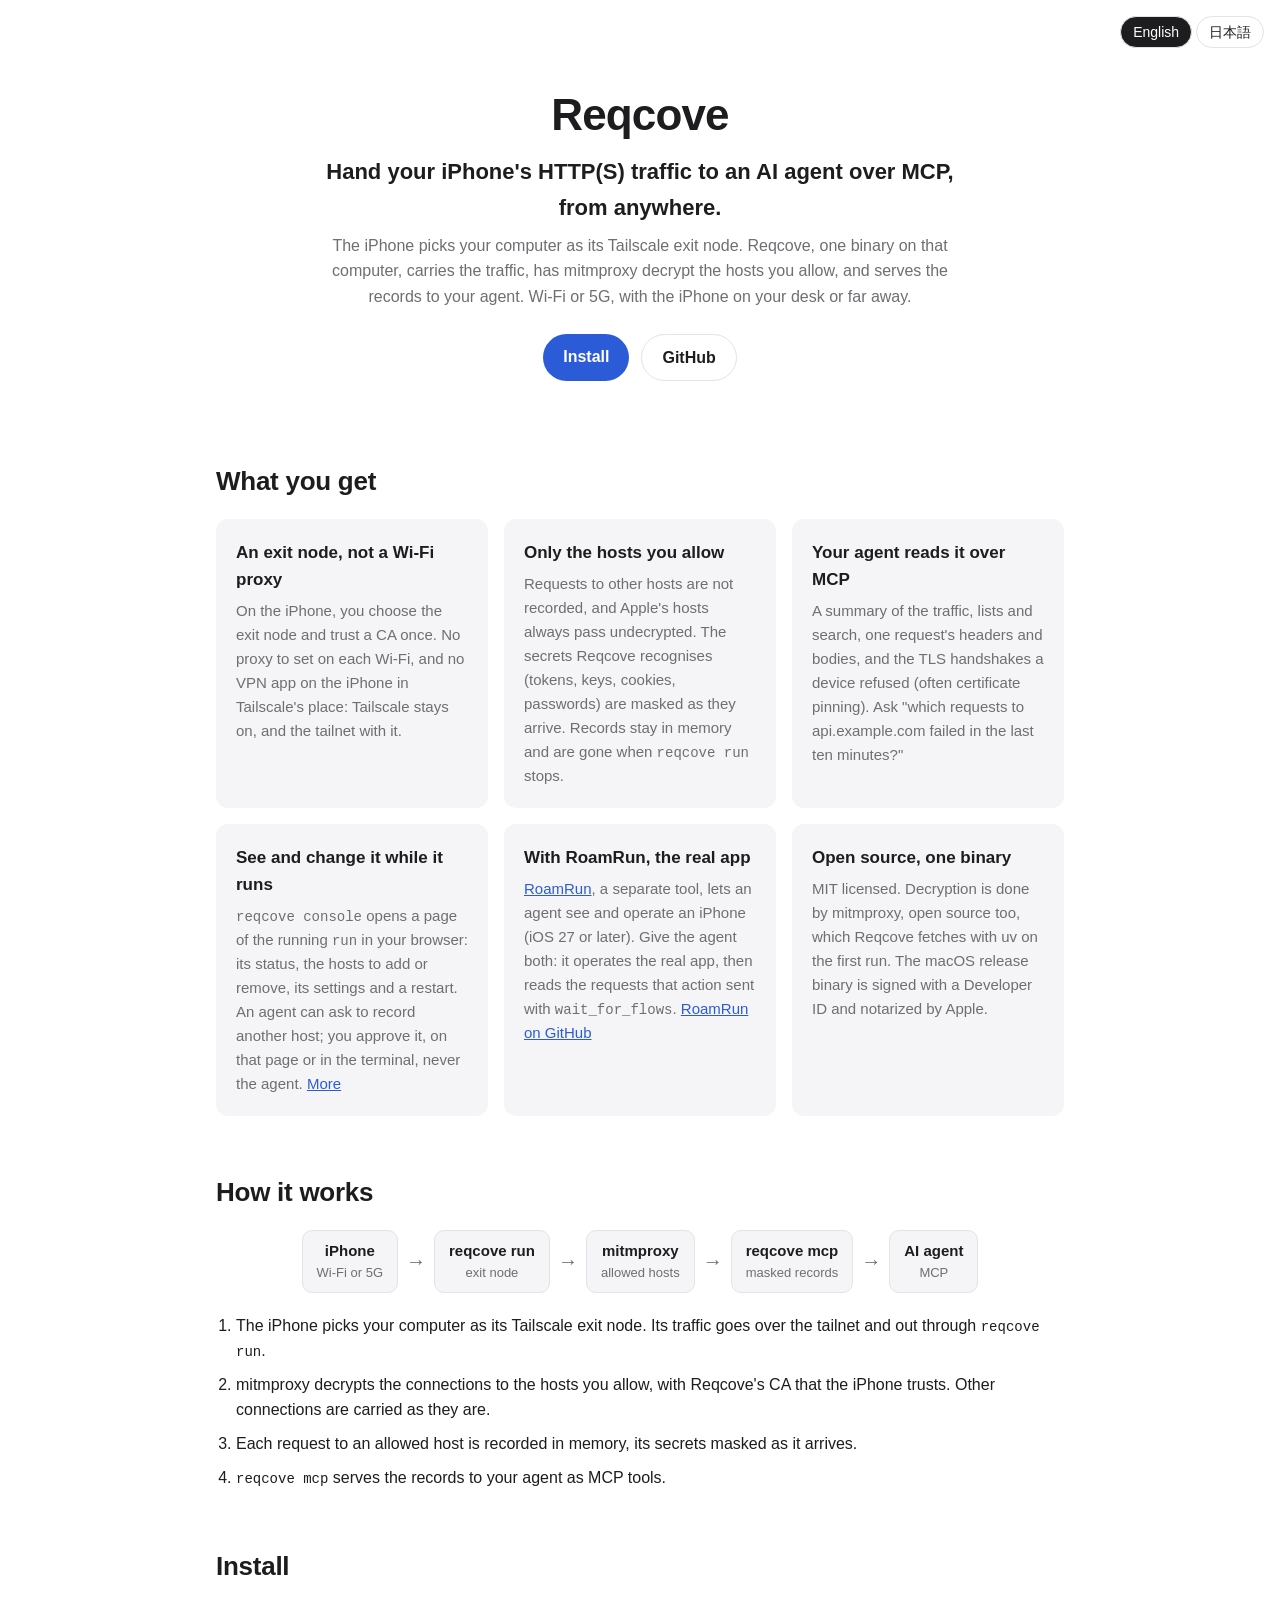
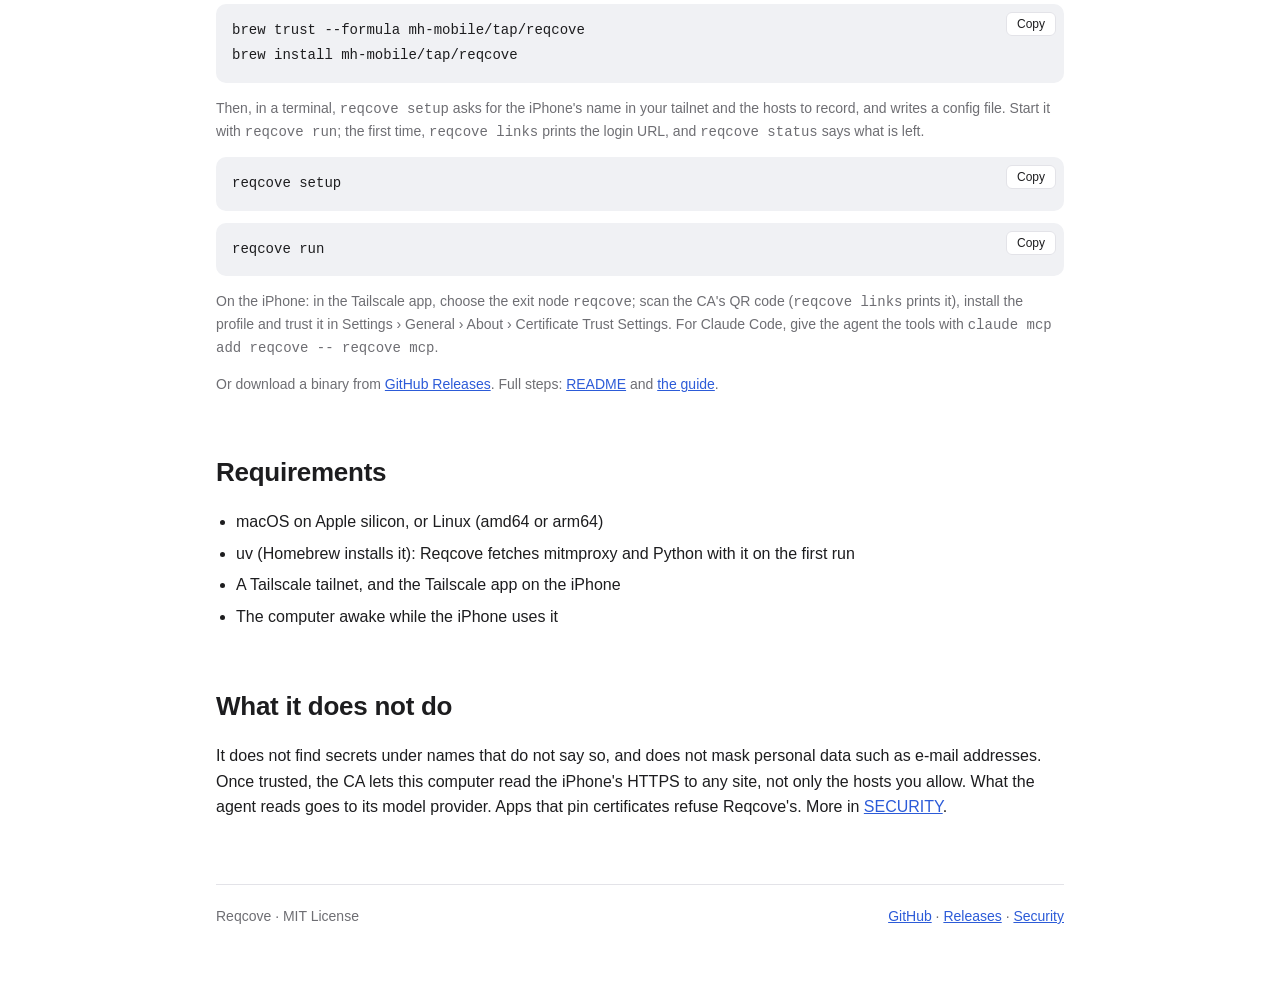
==== docs/index.html @ 0f31e1c8 "docs: a one-page introduction site (docs/index.html) For GitHub Pages from main's /docs: one self-co" ====
<!doctype html>
<html lang="en">
<head>
<meta charset="utf-8">
<meta name="viewport" content="width=device-width, initial-scale=1">
<title>Reqcove</title>
<meta name="description" content="Hand the HTTP(S) traffic of an iPhone, on your desk or far away, to an AI agent over MCP, through a Tailscale exit node.">
<meta property="og:title" content="Reqcove">
<meta property="og:description" content="Hand the HTTP(S) traffic of an iPhone, on your desk or far away, to an AI agent over MCP.">
<meta property="og:url" content="https://mh-mobile.github.io/reqcove/">
<meta name="twitter:card" content="summary">
<script>
  // Before the page renders, so Japanese readers don't see English first.
  (function () {
    var l = null;
    try { l = localStorage.getItem("lang"); } catch (e) {}
    document.documentElement.lang = l || ((navigator.language || "").indexOf("ja") === 0 ? "ja" : "en");
  })();
</script>
<style>
  :root {
    --bg: #ffffff; --fg: #1d1d1f; --muted: #6e6e73; --card: #f5f5f7; --line: #e3e3e8;
    --accent: #2c5bd8; --accent-fg: #ffffff; --code: #f0f1f4;
  }
  @media (prefers-color-scheme: dark) {
    :root { --bg: #111114; --fg: #f2f2f5; --muted: #a1a1a8; --card: #1c1c21; --line: #2c2c33;
            --accent: #6b93ff; --accent-fg: #0b0b0f; --code: #1f2027; }
  }
  * { box-sizing: border-box; }
  body { margin: 0; background: var(--bg); color: var(--fg);
         font: 16px/1.6 -apple-system, BlinkMacSystemFont, "Hiragino Sans", "Segoe UI", sans-serif; }
  main { max-width: 880px; margin: 0 auto; padding: 0 16px 64px; }
  a { color: var(--accent); }
  .lang { position: absolute; top: 16px; right: 16px; font-size: 14px; }
  .lang button { background: none; border: 1px solid var(--line); color: var(--fg); border-radius: 999px;
                 padding: 4px 12px; cursor: pointer; font: inherit; }
  .lang button[aria-pressed="true"] { background: var(--fg); color: var(--bg); }
  header { text-align: center; padding: 72px 0 24px; }
  h1 { font-size: 44px; margin: 8px 0 4px; letter-spacing: -0.02em; }
  .tagline { font-size: 22px; font-weight: 600; margin: 0 auto 8px; max-width: 680px; }
  .sub { color: var(--muted); margin: 0 auto 24px; max-width: 620px; }
  .cta { display: flex; gap: 12px; justify-content: center; flex-wrap: wrap; }
  .btn { display: inline-block; padding: 10px 20px; border-radius: 999px; text-decoration: none; font-weight: 600; }
  .btn.primary { background: var(--accent); color: var(--accent-fg); }
  .btn.ghost { border: 1px solid var(--line); color: var(--fg); }
  h2 { font-size: 26px; margin: 56px 0 16px; letter-spacing: -0.01em; }
  .grid { display: grid; grid-template-columns: repeat(auto-fit, minmax(240px, 1fr)); gap: 16px; }
  .card { background: var(--card); border-radius: 12px; padding: 20px; }
  .card h3 { margin: 0 0 6px; font-size: 17px; }
  .card p { margin: 0; color: var(--muted); font-size: 15px; }
  .flow { display: flex; align-items: center; justify-content: center; flex-wrap: wrap; gap: 8px; margin: 0 0 20px; }
  .flow .box { display: flex; flex-direction: column; align-items: center; background: var(--card); border: 1px solid var(--line);
               border-radius: 10px; padding: 8px 14px; font-size: 15px; font-weight: 600; }
  .flow .box small { font-weight: 400; color: var(--muted); font-size: 13px; }
  .flow .arrow { color: var(--muted); font-size: 20px; }
  ol.steps { padding-left: 20px; } ol.steps li { margin-bottom: 8px; }
  pre { background: var(--code); border-radius: 10px; padding: 14px 76px 14px 16px; overflow-x: auto; position: relative; margin: 0 0 12px; }
  code { font: 14px/1.5 ui-monospace, SFMono-Regular, Menlo, monospace; }
  .copy { position: absolute; top: 8px; right: 8px; font-size: 12px; padding: 4px 10px; border-radius: 6px;
          border: 1px solid var(--line); background: var(--bg); color: var(--fg); cursor: pointer; }
  ul.req { padding-left: 20px; } ul.req li { margin-bottom: 6px; }
  .note { color: var(--muted); font-size: 14px; }
  footer { border-top: 1px solid var(--line); margin-top: 64px; padding-top: 20px; color: var(--muted); font-size: 14px;
           display: flex; gap: 16px; flex-wrap: wrap; justify-content: space-between; }
  [data-l="ja"] { display: none; }
  html[lang="ja"] [data-l="en"] { display: none; }
  html[lang="ja"] [data-l="ja"] { display: revert; }
  @media (max-width: 520px) {
    h1 { font-size: 36px; } .tagline { font-size: 19px; } header { padding-top: 64px; }
    .flow { flex-direction: column; } .flow .arrow { transform: rotate(90deg); }
  }
</style>
</head>
<body>
<div class="lang" role="group" aria-label="Language">
  <button type="button" data-set="en" aria-pressed="true">English</button>
  <button type="button" data-set="ja" aria-pressed="false">日本語</button>
</div>
<main>
  <header>
    <h1>Reqcove</h1>
    <p class="tagline" data-l="en">Hand your iPhone's HTTP(S) traffic to an AI agent over MCP, from anywhere.</p>
    <p class="tagline" data-l="ja">iPhone の HTTP(S) 通信を、どこからでも、AI エージェントに MCP で渡す。</p>
    <p class="sub" data-l="en">The iPhone picks your computer as its Tailscale exit node. Reqcove, one binary on that computer, carries the traffic, has mitmproxy decrypt the hosts you allow, and serves the records to your agent. Wi-Fi or 5G, with the iPhone on your desk or far away.</p>
    <p class="sub" data-l="ja">iPhone は、お使いのコンピュータを Tailscale の Exit Node として選びます。そのコンピュータで動く 1 つのバイナリの Reqcove が通信を中継し、許可したホストを mitmproxy で復号して、記録をエージェントに渡します。Wi-Fi でも 5G でも、iPhone が手元にあっても離れた場所にあっても使えます。</p>
    <div class="cta">
      <a class="btn primary" href="#install"><span data-l="en">Install</span><span data-l="ja">インストール</span></a>
      <a class="btn ghost" href="https://github.com/mh-mobile/reqcove">GitHub</a>
    </div>
  </header>

  <h2 data-l="en">What you get</h2>
  <h2 data-l="ja">できること</h2>
  <div class="grid">
    <div class="card">
      <h3 data-l="en">An exit node, not a Wi-Fi proxy</h3><h3 data-l="ja">Wi-Fi のプロキシではなく Exit Node</h3>
      <p data-l="en">On the iPhone, you choose the exit node and trust a CA once. No proxy to set on each Wi-Fi, and no VPN app on the iPhone in Tailscale's place: Tailscale stays on, and the tailnet with it.</p>
      <p data-l="ja">iPhone では、Exit Node を選び、CA を一度信頼するだけです。Wi-Fi ごとにプロキシを設定することも、Tailscale の代わりに iPhone で VPN 型のアプリを動かすこともありません。Tailscale はオンのままで、tailnet もそのまま使えます。</p>
    </div>
    <div class="card">
      <h3 data-l="en">Only the hosts you allow</h3><h3 data-l="ja">記録するのは許可したホストだけ</h3>
      <p data-l="en">Requests to other hosts are not recorded, and Apple's hosts always pass undecrypted. The secrets Reqcove recognises (tokens, keys, cookies, passwords) are masked as they arrive. Records stay in memory and are gone when <code>reqcove run</code> stops.</p>
      <p data-l="ja">ほかのホストへのリクエストは記録しません。Apple のホストへの接続は常に復号せずに通します。Reqcove が見分けられるシークレット（トークン、鍵、Cookie、パスワード）は、届いた時点でマスクします。記録はメモリの中だけにあり、<code>reqcove run</code> を止めると消えます。</p>
    </div>
    <div class="card">
      <h3 data-l="en">Your agent reads it over MCP</h3><h3 data-l="ja">エージェントは MCP で読む</h3>
      <p data-l="en">A summary of the traffic, lists and search, one request's headers and bodies, and the TLS handshakes a device refused (often certificate pinning). Ask "which requests to api.example.com failed in the last ten minutes?"</p>
      <p data-l="ja">通信の内訳、一覧と検索、1 件のヘッダーとボディ、デバイスが拒否した TLS ハンドシェイク（多くは証明書ピンニング）を、ツールで読めます。「この 10 分間で api.example.com へのリクエストのうち、失敗したものは？」と聞けます。</p>
    </div>
    <div class="card">
      <h3 data-l="en">See and change it while it runs</h3><h3 data-l="ja">動かしたまま見て変える</h3>
      <p data-l="en"><code>reqcove console</code> opens a page of the running <code>run</code> in your browser: its status, the hosts to add or remove, its settings and a restart. An agent can ask to record another host; you approve it, on that page or in the terminal, never the agent. <a href="https://github.com/mh-mobile/reqcove/blob/main/docs/guide.md#the-console-reqcove-console">More</a></p>
      <p data-l="ja"><code>reqcove console</code> で、動いている <code>run</code> のページをブラウザで開けます。状態、ホストの追加と削除、設定と再起動を扱えます。エージェントは記録するホストを足すよう頼めます。承認するのはエージェントではなくあなたで、そのページでも端末でも承認できます。<a href="https://github.com/mh-mobile/reqcove/blob/main/docs/guide.ja.md#コンソールreqcove-console">詳しく</a></p>
    </div>
    <div class="card">
      <h3 data-l="en">With RoamRun, the real app</h3><h3 data-l="ja">RoamRun と使えば実機のアプリで</h3>
      <p data-l="en"><a href="https://mh-mobile.github.io/RoamRun/">RoamRun</a>, a separate tool, lets an agent see and operate an iPhone (iOS 27 or later). Give the agent both: it operates the real app, then reads the requests that action sent with <code>wait_for_flows</code>. <a href="https://github.com/mh-mobile/RoamRun">RoamRun on GitHub</a></p>
      <p data-l="ja">別のツールの <a href="https://mh-mobile.github.io/RoamRun/">RoamRun</a> を使うと、エージェントが iPhone の画面を見て操作できます（iOS 27 以降）。両方をエージェントに渡せば、エージェントが実機のアプリを操作し、その操作で送られたリクエストを <code>wait_for_flows</code> で読めます。<a href="https://github.com/mh-mobile/RoamRun">GitHub の RoamRun</a></p>
    </div>
    <div class="card">
      <h3 data-l="en">Open source, one binary</h3><h3 data-l="ja">オープンソースで、1 つのバイナリ</h3>
      <p data-l="en">MIT licensed. Decryption is done by mitmproxy, open source too, which Reqcove fetches with uv on the first run. The macOS release binary is signed with a Developer ID and notarized by Apple.</p>
      <p data-l="ja">MIT ライセンスです。復号はオープンソースの mitmproxy が行い、初回の起動時に Reqcove が uv で取得します。macOS のリリースのバイナリは Developer ID で署名してあり、Apple の公証を受けています。</p>
    </div>
  </div>

  <h2 data-l="en">How it works</h2>
  <h2 data-l="ja">仕組み</h2>
  <div class="flow" aria-hidden="true">
    <div class="box">iPhone<small data-l="en">Wi-Fi or 5G</small><small data-l="ja">Wi-Fi でも 5G でも</small></div>
    <span class="arrow">→</span>
    <div class="box">reqcove run<small data-l="en">exit node</small><small data-l="ja">Exit Node</small></div>
    <span class="arrow">→</span>
    <div class="box">mitmproxy<small data-l="en">allowed hosts</small><small data-l="ja">許可したホスト</small></div>
    <span class="arrow">→</span>
    <div class="box">reqcove mcp<small data-l="en">masked records</small><small data-l="ja">マスク済みの記録</small></div>
    <span class="arrow">→</span>
    <div class="box"><span data-l="en">AI agent</span><span data-l="ja">AI エージェント</span><small>MCP</small></div>
  </div>
  <ol class="steps" data-l="en">
    <li>The iPhone picks your computer as its Tailscale exit node. Its traffic goes over the tailnet and out through <code>reqcove run</code>.</li>
    <li>mitmproxy decrypts the connections to the hosts you allow, with Reqcove's CA that the iPhone trusts. Other connections are carried as they are.</li>
    <li>Each request to an allowed host is recorded in memory, its secrets masked as it arrives.</li>
    <li><code>reqcove mcp</code> serves the records to your agent as MCP tools.</li>
  </ol>
  <ol class="steps" data-l="ja">
    <li>iPhone は、お使いのコンピュータを Tailscale の Exit Node として選びます。iPhone の通信は tailnet を通り、<code>reqcove run</code> から出ていきます。</li>
    <li>許可したホストへの接続は、iPhone が信頼した Reqcove の CA を使って、mitmproxy が復号します。ほかの接続はそのまま中継します。</li>
    <li>許可したホストへのリクエストを、届いた時点でシークレットをマスクして、メモリに記録します。</li>
    <li><code>reqcove mcp</code> が、その記録を MCP のツールとしてエージェントに渡します。</li>
  </ol>

  <div id="install"></div>
  <h2 data-l="en">Install</h2>
  <h2 data-l="ja">インストール</h2>
  <pre><code>brew trust --formula mh-mobile/tap/reqcove
brew install mh-mobile/tap/reqcove</code><button class="copy" type="button"><span data-l="en">Copy</span><span data-l="ja">コピー</span></button></pre>
  <p class="note" data-l="en">Then, in a terminal, <code>reqcove setup</code> asks for the iPhone's name in your tailnet and the hosts to record, and writes a config file. Start it with <code>reqcove run</code>; the first time, <code>reqcove links</code> prints the login URL, and <code>reqcove status</code> says what is left.</p>
  <p class="note" data-l="ja">続いて、ターミナルで <code>reqcove setup</code> を実行します。tailnet での iPhone の名前と記録するホストを聞いて、設定ファイルに書きます。<code>reqcove run</code> で起動します。初回のログイン用の URL は <code>reqcove links</code> が表示し、残っている手順は <code>reqcove status</code> が教えます。</p>
  <pre><code>reqcove setup</code><button class="copy" type="button"><span data-l="en">Copy</span><span data-l="ja">コピー</span></button></pre>
  <pre><code>reqcove run</code><button class="copy" type="button"><span data-l="en">Copy</span><span data-l="ja">コピー</span></button></pre>
  <p class="note" data-l="en">On the iPhone: in the Tailscale app, choose the exit node <code>reqcove</code>; scan the CA's QR code (<code>reqcove links</code> prints it), install the profile and trust it in Settings › General › About › Certificate Trust Settings. For Claude Code, give the agent the tools with <code>claude mcp add reqcove -- reqcove mcp</code>.</p>
  <p class="note" data-l="ja">iPhone では、Tailscale アプリで Exit Node に <code>reqcove</code> を選び、CA の QR コード（<code>reqcove links</code> が表示します）を読んでプロファイルを入れ、「設定 › 一般 › 情報 › 証明書信頼設定」で信頼します。Claude Code には <code>claude mcp add reqcove -- reqcove mcp</code> でツールを渡します。</p>
  <p class="note" data-l="en">Or download a binary from <a href="https://github.com/mh-mobile/reqcove/releases/latest">GitHub Releases</a>. Full steps: <a href="https://github.com/mh-mobile/reqcove#readme">README</a> and <a href="https://github.com/mh-mobile/reqcove/blob/main/docs/guide.md">the guide</a>.</p>
  <p class="note" data-l="ja"><a href="https://github.com/mh-mobile/reqcove/releases/latest">GitHub Releases</a> からバイナリをダウンロードすることもできます。詳しい手順は <a href="https://github.com/mh-mobile/reqcove/blob/main/README.ja.md">README</a> と<a href="https://github.com/mh-mobile/reqcove/blob/main/docs/guide.ja.md">ガイド</a>にあります。</p>

  <h2 data-l="en">Requirements</h2>
  <h2 data-l="ja">必要なもの</h2>
  <ul class="req" data-l="en">
    <li>macOS on Apple silicon, or Linux (amd64 or arm64)</li>
    <li>uv (Homebrew installs it): Reqcove fetches mitmproxy and Python with it on the first run</li>
    <li>A Tailscale tailnet, and the Tailscale app on the iPhone</li>
    <li>The computer awake while the iPhone uses it</li>
  </ul>
  <ul class="req" data-l="ja">
    <li>Apple シリコンの macOS、または Linux（amd64 または arm64）</li>
    <li>uv（Homebrew で入れれば一緒に入ります）。初回の起動時に、Reqcove が uv で mitmproxy と Python を取得します</li>
    <li>Tailscale の tailnet と、iPhone にインストールした Tailscale アプリ</li>
    <li>iPhone が使っている間、スリープしていないコンピュータ</li>
  </ul>

  <h2 data-l="en">What it does not do</h2>
  <h2 data-l="ja">しないこと</h2>
  <p data-l="en">It does not find secrets under names that do not say so, and does not mask personal data such as e-mail addresses. Once trusted, the CA lets this computer read the iPhone's HTTPS to any site, not only the hosts you allow. What the agent reads goes to its model provider. Apps that pin certificates refuse Reqcove's. More in <a href="https://github.com/mh-mobile/reqcove/blob/main/docs/SECURITY.md">SECURITY</a>.</p>
  <p data-l="ja">名前からシークレットと分からない値は見つけられず、メールアドレスなどの個人情報はマスクしません。CA を信頼すると、このコンピュータは iPhone の HTTPS を、許可したホストに限らずどのサイトについても読めるようになります。エージェントが読んだものは、そのモデルの提供元に送られます。証明書ピンニングをするアプリは、Reqcove の証明書を拒否します。詳しくは <a href="https://github.com/mh-mobile/reqcove/blob/main/docs/SECURITY.ja.md">SECURITY</a> にあります。</p>

  <footer>
    <span>Reqcove · MIT License</span>
    <span>
      <a href="https://github.com/mh-mobile/reqcove">GitHub</a> ·
      <a href="https://github.com/mh-mobile/reqcove/releases">Releases</a> ·
      <a data-l="en" href="https://github.com/mh-mobile/reqcove/blob/main/docs/SECURITY.md">Security</a><a data-l="ja" href="https://github.com/mh-mobile/reqcove/blob/main/docs/SECURITY.ja.md">Security</a>
    </span>
  </footer>
</main>
<script>
  const root = document.documentElement;
  function setLang(l, remember) {
    root.lang = l;
    document.querySelectorAll(".lang button").forEach(b => b.setAttribute("aria-pressed", String(b.dataset.set === l)));
    if (remember) { try { localStorage.setItem("lang", l); } catch (e) {} }
  }
  setLang(root.lang, false);
  document.querySelectorAll(".lang button").forEach(b => b.addEventListener("click", () => setLang(b.dataset.set, true)));
  document.querySelectorAll(".copy").forEach(b => b.addEventListener("click", () => {
    const label = b.innerHTML, ja = root.lang === "ja";
    const show = t => { b.textContent = t; setTimeout(() => (b.innerHTML = label), 1500); };
    if (!navigator.clipboard) { show(ja ? "選択してコピーしてください" : "Select and copy"); return; }
    navigator.clipboard.writeText(b.previousElementSibling.textContent)
      .then(() => show(ja ? "コピーしました" : "Copied"), () => show(ja ? "コピーできません" : "Copy failed"));
  }));
</script>
</body>
</html>
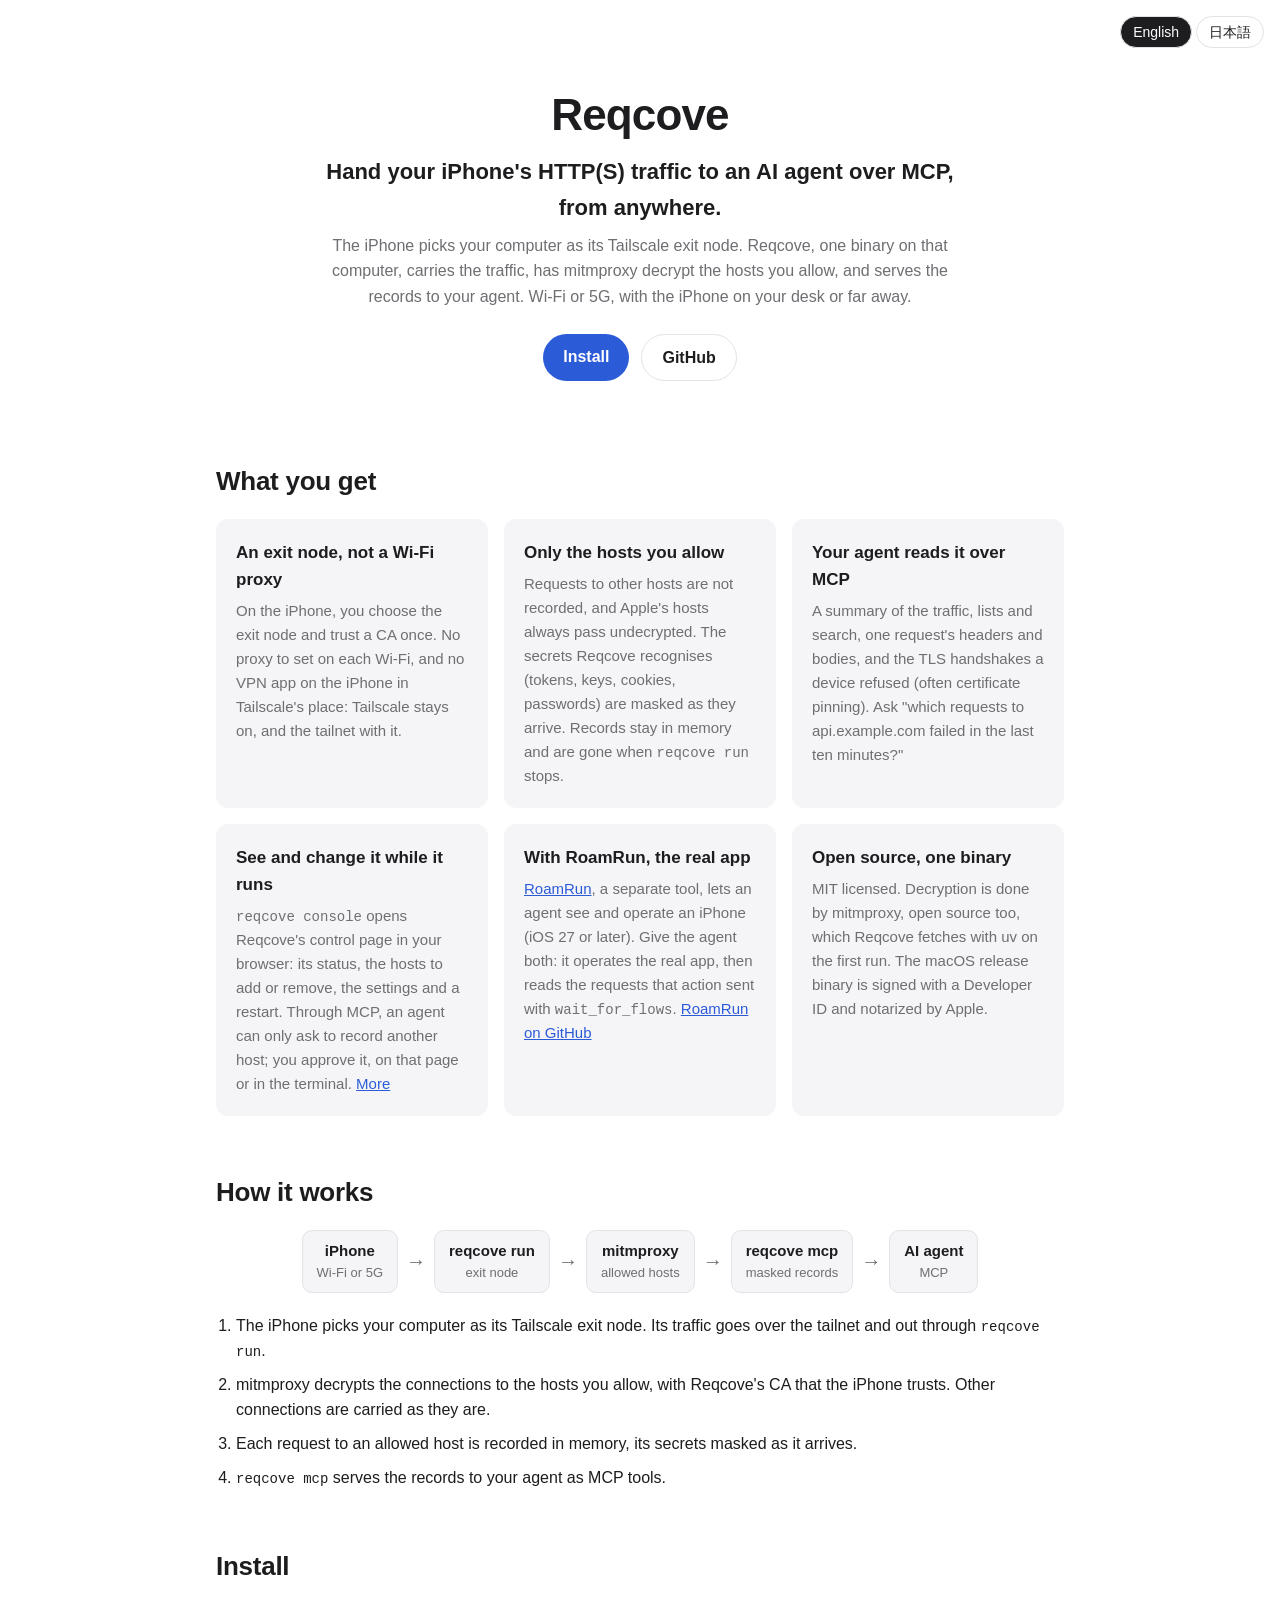
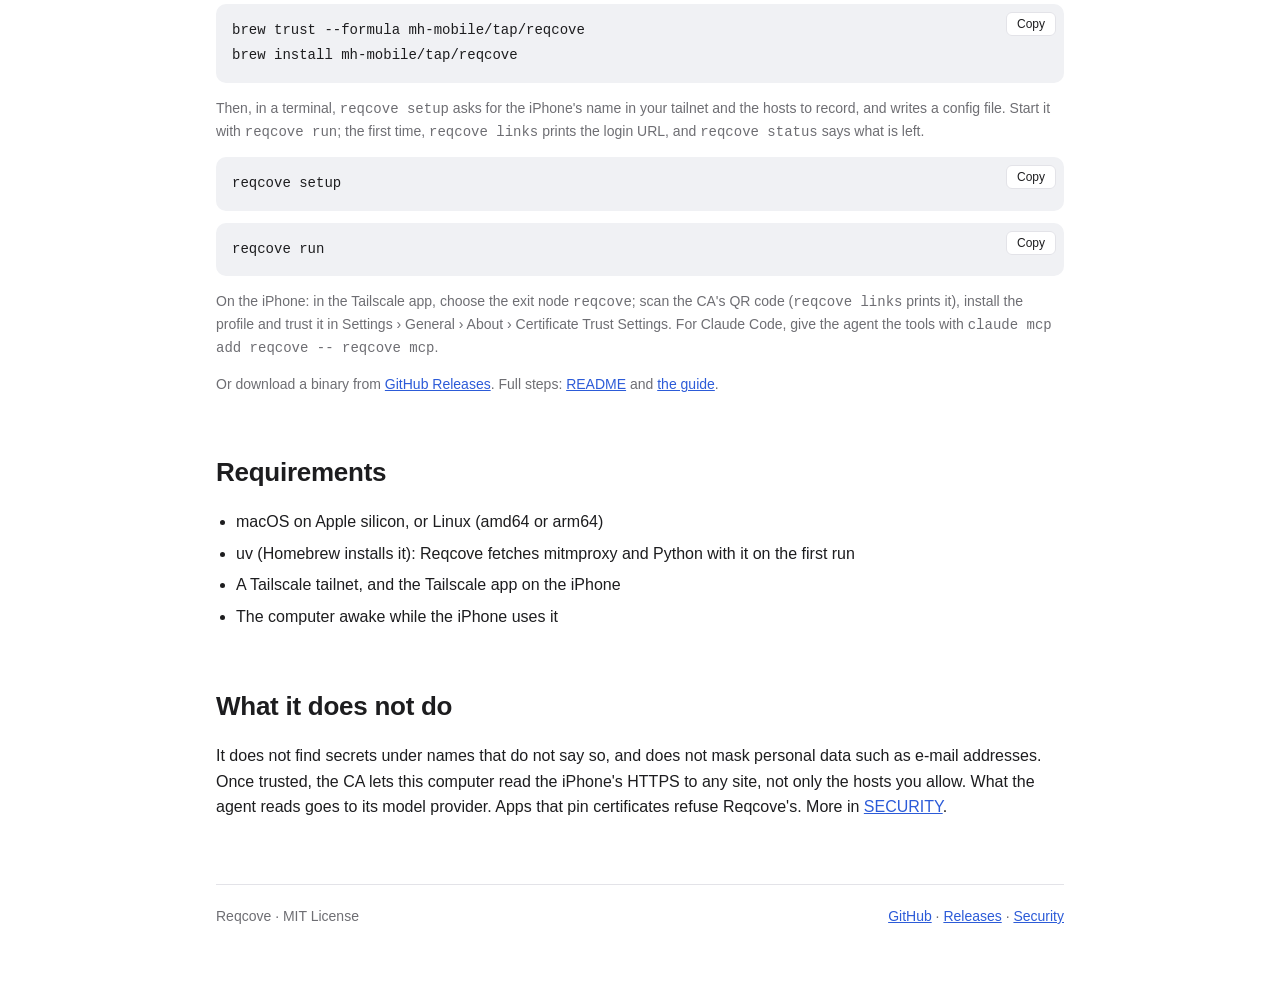
==== commit 6fe554a6: "site: the console card in plain words (Reqcove's control page; an agent can only ask over MCP); READ" ====
--- a/docs/index.html
+++ b/docs/index.html
@@ -109,8 +109,8 @@
     </div>
     <div class="card">
       <h3 data-l="en">See and change it while it runs</h3><h3 data-l="ja">動かしたまま見て変える</h3>
-      <p data-l="en"><code>reqcove console</code> opens a page of the running <code>run</code> in your browser: its status, the hosts to add or remove, its settings and a restart. An agent can ask to record another host; you approve it, on that page or in the terminal, never the agent. <a href="https://github.com/mh-mobile/reqcove/blob/main/docs/guide.md#the-console-reqcove-console">More</a></p>
-      <p data-l="ja"><code>reqcove console</code> で、動いている <code>run</code> のページをブラウザで開けます。状態、ホストの追加と削除、設定と再起動を扱えます。エージェントは記録するホストを足すよう頼めます。承認するのはエージェントではなくあなたで、そのページでも端末でも承認できます。<a href="https://github.com/mh-mobile/reqcove/blob/main/docs/guide.ja.md#コンソールreqcove-console">詳しく</a></p>
+      <p data-l="en"><code>reqcove console</code> opens Reqcove's control page in your browser: its status, the hosts to add or remove, the settings and a restart. Through MCP, an agent can only ask to record another host; you approve it, on that page or in the terminal. <a href="https://github.com/mh-mobile/reqcove/blob/main/docs/guide.md#the-console-reqcove-console">More</a></p>
+      <p data-l="ja"><code>reqcove console</code> を打つと、Reqcove の管理画面がブラウザで開きます。状態の確認、記録するホストの追加と削除、設定の変更、再起動ができます。エージェントは MCP では記録するホストを足すよう頼むことしかできず、承認するのはあなたです（管理画面か端末で）。<a href="https://github.com/mh-mobile/reqcove/blob/main/docs/guide.ja.md#コンソールreqcove-console">詳しく</a></p>
     </div>
     <div class="card">
       <h3 data-l="en">With RoamRun, the real app</h3><h3 data-l="ja">RoamRun と使えば実機のアプリで</h3>
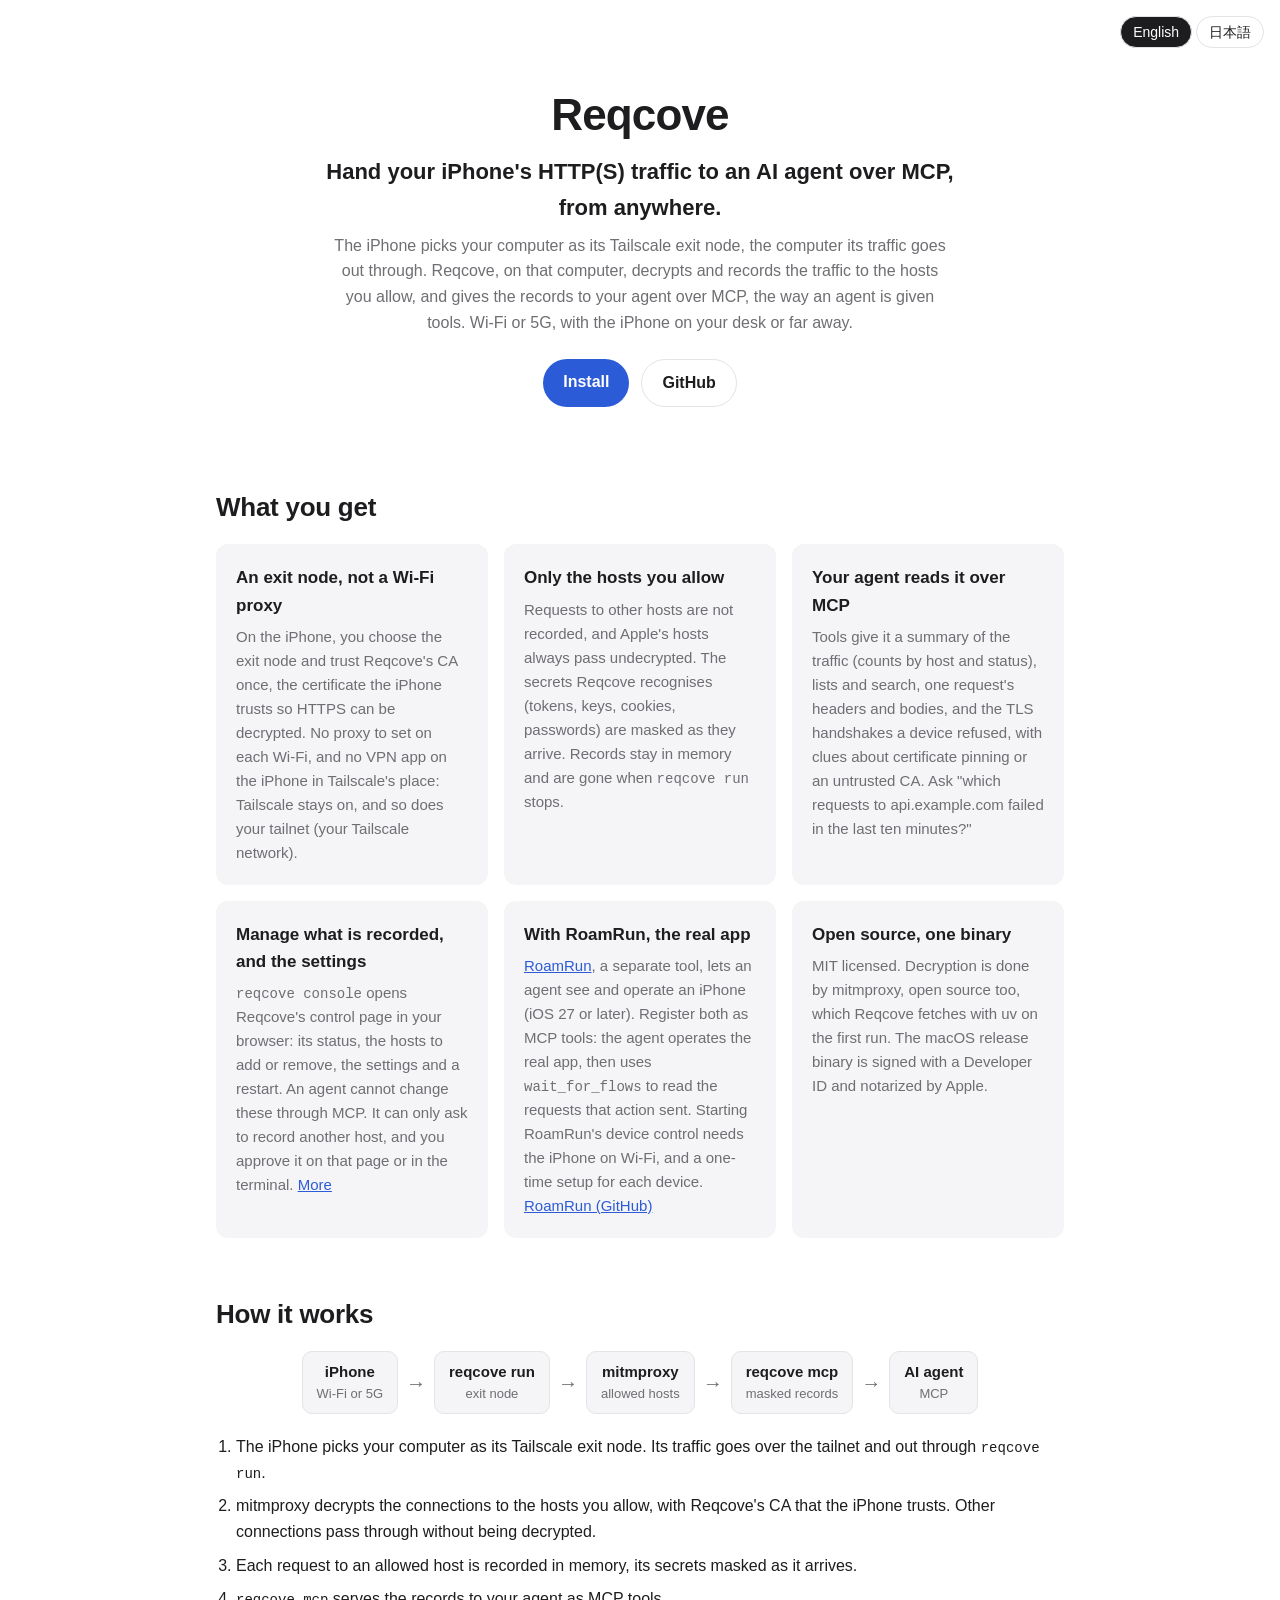
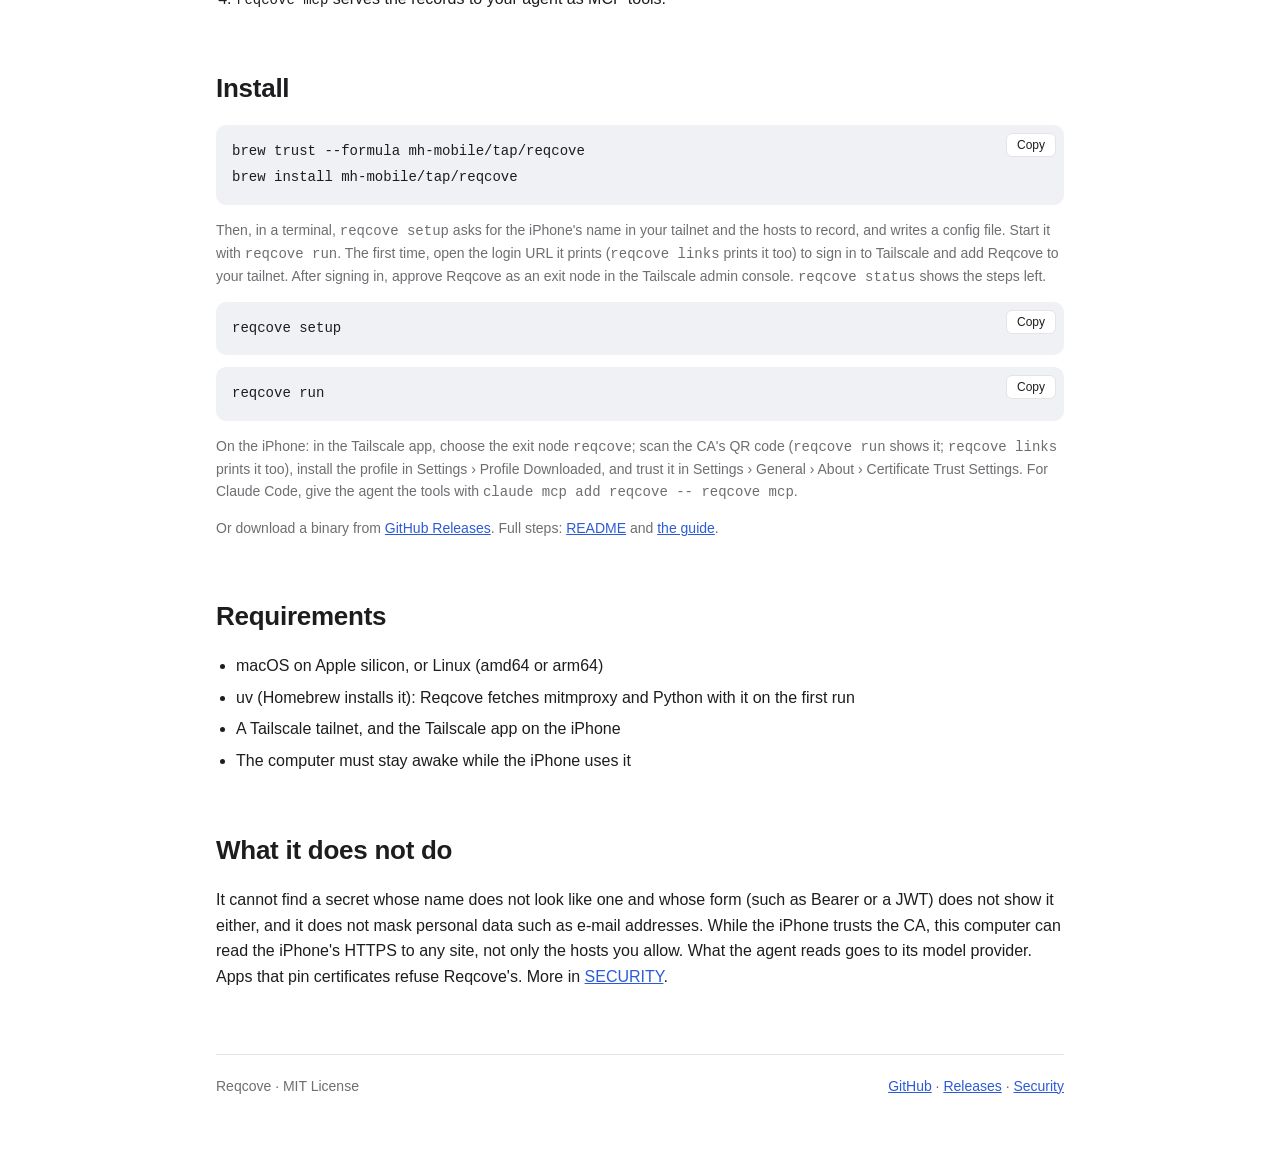
==== commit b36488b8: "site: plain words for newcomers (MCP, exit node, CA, tailnet), exit-node approval, MCP-limited appro" ====
--- a/docs/index.html
+++ b/docs/index.html
@@ -81,8 +81,8 @@
     <h1>Reqcove</h1>
     <p class="tagline" data-l="en">Hand your iPhone's HTTP(S) traffic to an AI agent over MCP, from anywhere.</p>
     <p class="tagline" data-l="ja">iPhone の HTTP(S) 通信を、どこからでも、AI エージェントに MCP で渡す。</p>
-    <p class="sub" data-l="en">The iPhone picks your computer as its Tailscale exit node. Reqcove, one binary on that computer, carries the traffic, has mitmproxy decrypt the hosts you allow, and serves the records to your agent. Wi-Fi or 5G, with the iPhone on your desk or far away.</p>
-    <p class="sub" data-l="ja">iPhone は、お使いのコンピュータを Tailscale の Exit Node として選びます。そのコンピュータで動く 1 つのバイナリの Reqcove が通信を中継し、許可したホストを mitmproxy で復号して、記録をエージェントに渡します。Wi-Fi でも 5G でも、iPhone が手元にあっても離れた場所にあっても使えます。</p>
+    <p class="sub" data-l="en">The iPhone picks your computer as its Tailscale exit node, the computer its traffic goes out through. Reqcove, on that computer, decrypts and records the traffic to the hosts you allow, and gives the records to your agent over MCP, the way an agent is given tools. Wi-Fi or 5G, with the iPhone on your desk or far away.</p>
+    <p class="sub" data-l="ja">iPhone は、お使いのコンピュータを Tailscale の Exit Node（iPhone の通信の出口になるコンピュータ）として選びます。そのコンピュータで動く Reqcove が、許可したホストへの通信を復号して記録し、MCP（エージェントにツールを渡す仕組み）でエージェントに渡します。Wi-Fi でも 5G でも、iPhone が手元にあっても離れた場所にあっても使えます。</p>
     <div class="cta">
       <a class="btn primary" href="#install"><span data-l="en">Install</span><span data-l="ja">インストール</span></a>
       <a class="btn ghost" href="https://github.com/mh-mobile/reqcove">GitHub</a>
@@ -94,8 +94,8 @@
   <div class="grid">
     <div class="card">
       <h3 data-l="en">An exit node, not a Wi-Fi proxy</h3><h3 data-l="ja">Wi-Fi のプロキシではなく Exit Node</h3>
-      <p data-l="en">On the iPhone, you choose the exit node and trust a CA once. No proxy to set on each Wi-Fi, and no VPN app on the iPhone in Tailscale's place: Tailscale stays on, and the tailnet with it.</p>
-      <p data-l="ja">iPhone では、Exit Node を選び、CA を一度信頼するだけです。Wi-Fi ごとにプロキシを設定することも、Tailscale の代わりに iPhone で VPN 型のアプリを動かすこともありません。Tailscale はオンのままで、tailnet もそのまま使えます。</p>
+      <p data-l="en">On the iPhone, you choose the exit node and trust Reqcove's CA once, the certificate the iPhone trusts so HTTPS can be decrypted. No proxy to set on each Wi-Fi, and no VPN app on the iPhone in Tailscale's place: Tailscale stays on, and so does your tailnet (your Tailscale network).</p>
+      <p data-l="ja">iPhone では、Exit Node を選び、Reqcove の CA（HTTPS を復号するために iPhone が信頼する証明書）を一度信頼するだけです。Wi-Fi ごとにプロキシを設定することも、Tailscale の代わりに iPhone で VPN 型のアプリを動かすこともありません。Tailscale はオンのままで、tailnet（自分の Tailscale のネットワーク）もそのまま使えます。</p>
     </div>
     <div class="card">
       <h3 data-l="en">Only the hosts you allow</h3><h3 data-l="ja">記録するのは許可したホストだけ</h3>
@@ -104,18 +104,18 @@
     </div>
     <div class="card">
       <h3 data-l="en">Your agent reads it over MCP</h3><h3 data-l="ja">エージェントは MCP で読む</h3>
-      <p data-l="en">A summary of the traffic, lists and search, one request's headers and bodies, and the TLS handshakes a device refused (often certificate pinning). Ask "which requests to api.example.com failed in the last ten minutes?"</p>
-      <p data-l="ja">通信の内訳、一覧と検索、1 件のヘッダーとボディ、デバイスが拒否した TLS ハンドシェイク（多くは証明書ピンニング）を、ツールで読めます。「この 10 分間で api.example.com へのリクエストのうち、失敗したものは？」と聞けます。</p>
-    </div>
-    <div class="card">
-      <h3 data-l="en">See and change it while it runs</h3><h3 data-l="ja">動かしたまま見て変える</h3>
-      <p data-l="en"><code>reqcove console</code> opens Reqcove's control page in your browser: its status, the hosts to add or remove, the settings and a restart. Through MCP, an agent can only ask to record another host; you approve it, on that page or in the terminal. <a href="https://github.com/mh-mobile/reqcove/blob/main/docs/guide.md#the-console-reqcove-console">More</a></p>
-      <p data-l="ja"><code>reqcove console</code> を打つと、Reqcove の管理画面がブラウザで開きます。状態の確認、記録するホストの追加と削除、設定の変更、再起動ができます。エージェントは MCP では記録するホストを足すよう頼むことしかできず、承認するのはあなたです（管理画面か端末で）。<a href="https://github.com/mh-mobile/reqcove/blob/main/docs/guide.ja.md#コンソールreqcove-console">詳しく</a></p>
+      <p data-l="en">Tools give it a summary of the traffic (counts by host and status), lists and search, one request's headers and bodies, and the TLS handshakes a device refused, with clues about certificate pinning or an untrusted CA. Ask "which requests to api.example.com failed in the last ten minutes?"</p>
+      <p data-l="ja">通信の要約（ホストやステータスごとの件数）、一覧と検索、1 件のヘッダーとボディ、デバイスが拒否した TLS ハンドシェイク（証明書ピンニングや、まだ信頼していない CA を調べる手がかり）を、ツールで読めます。「この 10 分間で api.example.com へのリクエストのうち、失敗したものは？」と聞けます。</p>
+    </div>
+    <div class="card">
+      <h3 data-l="en">Manage what is recorded, and the settings</h3><h3 data-l="ja">記録するホストと設定を管理する</h3>
+      <p data-l="en"><code>reqcove console</code> opens Reqcove's control page in your browser: its status, the hosts to add or remove, the settings and a restart. An agent cannot change these through MCP. It can only ask to record another host, and you approve it on that page or in the terminal. <a href="https://github.com/mh-mobile/reqcove/blob/main/docs/guide.md#the-console-reqcove-console">More</a></p>
+      <p data-l="ja"><code>reqcove console</code> を打つと、Reqcove の管理画面がブラウザで開きます。状態の確認、記録するホストの追加と削除、設定の変更、再起動ができます。エージェントは MCP ではこれらを変えられません。記録するホストを足すよう頼めるだけで、承認するのはあなたです（管理画面かターミナルで）。<a href="https://github.com/mh-mobile/reqcove/blob/main/docs/guide.ja.md#コンソールreqcove-console">詳しく</a></p>
     </div>
     <div class="card">
       <h3 data-l="en">With RoamRun, the real app</h3><h3 data-l="ja">RoamRun と使えば実機のアプリで</h3>
-      <p data-l="en"><a href="https://mh-mobile.github.io/RoamRun/">RoamRun</a>, a separate tool, lets an agent see and operate an iPhone (iOS 27 or later). Give the agent both: it operates the real app, then reads the requests that action sent with <code>wait_for_flows</code>. <a href="https://github.com/mh-mobile/RoamRun">RoamRun on GitHub</a></p>
-      <p data-l="ja">別のツールの <a href="https://mh-mobile.github.io/RoamRun/">RoamRun</a> を使うと、エージェントが iPhone の画面を見て操作できます（iOS 27 以降）。両方をエージェントに渡せば、エージェントが実機のアプリを操作し、その操作で送られたリクエストを <code>wait_for_flows</code> で読めます。<a href="https://github.com/mh-mobile/RoamRun">GitHub の RoamRun</a></p>
+      <p data-l="en"><a href="https://mh-mobile.github.io/RoamRun/">RoamRun</a>, a separate tool, lets an agent see and operate an iPhone (iOS 27 or later). Register both as MCP tools: the agent operates the real app, then uses <code>wait_for_flows</code> to read the requests that action sent. Starting RoamRun's device control needs the iPhone on Wi-Fi, and a one-time setup for each device. <a href="https://github.com/mh-mobile/RoamRun">RoamRun (GitHub)</a></p>
+      <p data-l="ja">別のツールの <a href="https://mh-mobile.github.io/RoamRun/">RoamRun</a> を使うと、エージェントが iPhone の画面を見て操作できます（iOS 27 以降）。両方を MCP のツールとして登録すると、エージェントが実機のアプリを操作し、その操作で送られたリクエストを <code>wait_for_flows</code> で読めます。RoamRun の画面操作を始めるには、iPhone が Wi-Fi につながっていることと、デバイスごとに一度の設定が必要です。<a href="https://github.com/mh-mobile/RoamRun">RoamRun（GitHub）</a></p>
     </div>
     <div class="card">
       <h3 data-l="en">Open source, one binary</h3><h3 data-l="ja">オープンソースで、1 つのバイナリ</h3>
@@ -139,13 +139,13 @@
   </div>
   <ol class="steps" data-l="en">
     <li>The iPhone picks your computer as its Tailscale exit node. Its traffic goes over the tailnet and out through <code>reqcove run</code>.</li>
-    <li>mitmproxy decrypts the connections to the hosts you allow, with Reqcove's CA that the iPhone trusts. Other connections are carried as they are.</li>
+    <li>mitmproxy decrypts the connections to the hosts you allow, with Reqcove's CA that the iPhone trusts. Other connections pass through without being decrypted.</li>
     <li>Each request to an allowed host is recorded in memory, its secrets masked as it arrives.</li>
     <li><code>reqcove mcp</code> serves the records to your agent as MCP tools.</li>
   </ol>
   <ol class="steps" data-l="ja">
     <li>iPhone は、お使いのコンピュータを Tailscale の Exit Node として選びます。iPhone の通信は tailnet を通り、<code>reqcove run</code> から出ていきます。</li>
-    <li>許可したホストへの接続は、iPhone が信頼した Reqcove の CA を使って、mitmproxy が復号します。ほかの接続はそのまま中継します。</li>
+    <li>許可したホストへの接続は、iPhone が信頼した Reqcove の CA を使って、mitmproxy が復号します。ほかの接続は復号せずに通します。</li>
     <li>許可したホストへのリクエストを、届いた時点でシークレットをマスクして、メモリに記録します。</li>
     <li><code>reqcove mcp</code> が、その記録を MCP のツールとしてエージェントに渡します。</li>
   </ol>
@@ -155,12 +155,12 @@
   <h2 data-l="ja">インストール</h2>
   <pre><code>brew trust --formula mh-mobile/tap/reqcove
 brew install mh-mobile/tap/reqcove</code><button class="copy" type="button"><span data-l="en">Copy</span><span data-l="ja">コピー</span></button></pre>
-  <p class="note" data-l="en">Then, in a terminal, <code>reqcove setup</code> asks for the iPhone's name in your tailnet and the hosts to record, and writes a config file. Start it with <code>reqcove run</code>; the first time, <code>reqcove links</code> prints the login URL, and <code>reqcove status</code> says what is left.</p>
-  <p class="note" data-l="ja">続いて、ターミナルで <code>reqcove setup</code> を実行します。tailnet での iPhone の名前と記録するホストを聞いて、設定ファイルに書きます。<code>reqcove run</code> で起動します。初回のログイン用の URL は <code>reqcove links</code> が表示し、残っている手順は <code>reqcove status</code> が教えます。</p>
+  <p class="note" data-l="en">Then, in a terminal, <code>reqcove setup</code> asks for the iPhone's name in your tailnet and the hosts to record, and writes a config file. Start it with <code>reqcove run</code>. The first time, open the login URL it prints (<code>reqcove links</code> prints it too) to sign in to Tailscale and add Reqcove to your tailnet. After signing in, approve Reqcove as an exit node in the Tailscale admin console. <code>reqcove status</code> shows the steps left.</p>
+  <p class="note" data-l="ja">続いて、ターミナルで <code>reqcove setup</code> を実行します。tailnet での iPhone の名前と記録するホストを聞いて、設定ファイルに書きます。<code>reqcove run</code> で起動します。初回は、表示されるログイン用の URL（<code>reqcove links</code> でも出せます）を開いて Tailscale にログインし、Reqcove を tailnet に加えます。ログイン後、Tailscale の管理画面で Reqcove を Exit Node として承認します。残っている手順は <code>reqcove status</code> で確認できます。</p>
   <pre><code>reqcove setup</code><button class="copy" type="button"><span data-l="en">Copy</span><span data-l="ja">コピー</span></button></pre>
   <pre><code>reqcove run</code><button class="copy" type="button"><span data-l="en">Copy</span><span data-l="ja">コピー</span></button></pre>
-  <p class="note" data-l="en">On the iPhone: in the Tailscale app, choose the exit node <code>reqcove</code>; scan the CA's QR code (<code>reqcove links</code> prints it), install the profile and trust it in Settings › General › About › Certificate Trust Settings. For Claude Code, give the agent the tools with <code>claude mcp add reqcove -- reqcove mcp</code>.</p>
-  <p class="note" data-l="ja">iPhone では、Tailscale アプリで Exit Node に <code>reqcove</code> を選び、CA の QR コード（<code>reqcove links</code> が表示します）を読んでプロファイルを入れ、「設定 › 一般 › 情報 › 証明書信頼設定」で信頼します。Claude Code には <code>claude mcp add reqcove -- reqcove mcp</code> でツールを渡します。</p>
+  <p class="note" data-l="en">On the iPhone: in the Tailscale app, choose the exit node <code>reqcove</code>; scan the CA's QR code (<code>reqcove run</code> shows it; <code>reqcove links</code> prints it too), install the profile in Settings › Profile Downloaded, and trust it in Settings › General › About › Certificate Trust Settings. For Claude Code, give the agent the tools with <code>claude mcp add reqcove -- reqcove mcp</code>.</p>
+  <p class="note" data-l="ja">iPhone では、Tailscale アプリで Exit Node に <code>reqcove</code> を選び、CA の QR コード（<code>reqcove run</code> が表示します。<code>reqcove links</code> でも出せます）を読んで、「設定 › プロファイルがダウンロード済み」でプロファイルを入れ、「設定 › 一般 › 情報 › 証明書信頼設定」で信頼します。Claude Code には <code>claude mcp add reqcove -- reqcove mcp</code> でツールを渡します。</p>
   <p class="note" data-l="en">Or download a binary from <a href="https://github.com/mh-mobile/reqcove/releases/latest">GitHub Releases</a>. Full steps: <a href="https://github.com/mh-mobile/reqcove#readme">README</a> and <a href="https://github.com/mh-mobile/reqcove/blob/main/docs/guide.md">the guide</a>.</p>
   <p class="note" data-l="ja"><a href="https://github.com/mh-mobile/reqcove/releases/latest">GitHub Releases</a> からバイナリをダウンロードすることもできます。詳しい手順は <a href="https://github.com/mh-mobile/reqcove/blob/main/README.ja.md">README</a> と<a href="https://github.com/mh-mobile/reqcove/blob/main/docs/guide.ja.md">ガイド</a>にあります。</p>
 
@@ -170,19 +170,19 @@
     <li>macOS on Apple silicon, or Linux (amd64 or arm64)</li>
     <li>uv (Homebrew installs it): Reqcove fetches mitmproxy and Python with it on the first run</li>
     <li>A Tailscale tailnet, and the Tailscale app on the iPhone</li>
-    <li>The computer awake while the iPhone uses it</li>
+    <li>The computer must stay awake while the iPhone uses it</li>
   </ul>
   <ul class="req" data-l="ja">
     <li>Apple シリコンの macOS、または Linux（amd64 または arm64）</li>
     <li>uv（Homebrew で入れれば一緒に入ります）。初回の起動時に、Reqcove が uv で mitmproxy と Python を取得します</li>
     <li>Tailscale の tailnet と、iPhone にインストールした Tailscale アプリ</li>
-    <li>iPhone が使っている間、スリープしていないコンピュータ</li>
+    <li>iPhone が使っている間は、コンピュータをスリープさせないこと</li>
   </ul>
 
   <h2 data-l="en">What it does not do</h2>
   <h2 data-l="ja">しないこと</h2>
-  <p data-l="en">It does not find secrets under names that do not say so, and does not mask personal data such as e-mail addresses. Once trusted, the CA lets this computer read the iPhone's HTTPS to any site, not only the hosts you allow. What the agent reads goes to its model provider. Apps that pin certificates refuse Reqcove's. More in <a href="https://github.com/mh-mobile/reqcove/blob/main/docs/SECURITY.md">SECURITY</a>.</p>
-  <p data-l="ja">名前からシークレットと分からない値は見つけられず、メールアドレスなどの個人情報はマスクしません。CA を信頼すると、このコンピュータは iPhone の HTTPS を、許可したホストに限らずどのサイトについても読めるようになります。エージェントが読んだものは、そのモデルの提供元に送られます。証明書ピンニングをするアプリは、Reqcove の証明書を拒否します。詳しくは <a href="https://github.com/mh-mobile/reqcove/blob/main/docs/SECURITY.ja.md">SECURITY</a> にあります。</p>
+  <p data-l="en">It cannot find a secret whose name does not look like one and whose form (such as Bearer or a JWT) does not show it either, and it does not mask personal data such as e-mail addresses. While the iPhone trusts the CA, this computer can read the iPhone's HTTPS to any site, not only the hosts you allow. What the agent reads goes to its model provider. Apps that pin certificates refuse Reqcove's. More in <a href="https://github.com/mh-mobile/reqcove/blob/main/docs/SECURITY.md">SECURITY</a>.</p>
+  <p data-l="ja">名前からも形（Bearer、JWT など）からもシークレットと分からない値は見つけられず、メールアドレスなどの個人情報はマスクしません。CA を信頼している間、このコンピュータは iPhone の HTTPS を、許可したホストに限らず読めるようになります。エージェントが読んだものは、そのモデルの提供元に送られます。証明書ピンニングをするアプリは、Reqcove の証明書を拒否します。詳しくは <a href="https://github.com/mh-mobile/reqcove/blob/main/docs/SECURITY.ja.md">SECURITY</a> にあります。</p>
 
   <footer>
     <span>Reqcove · MIT License</span>
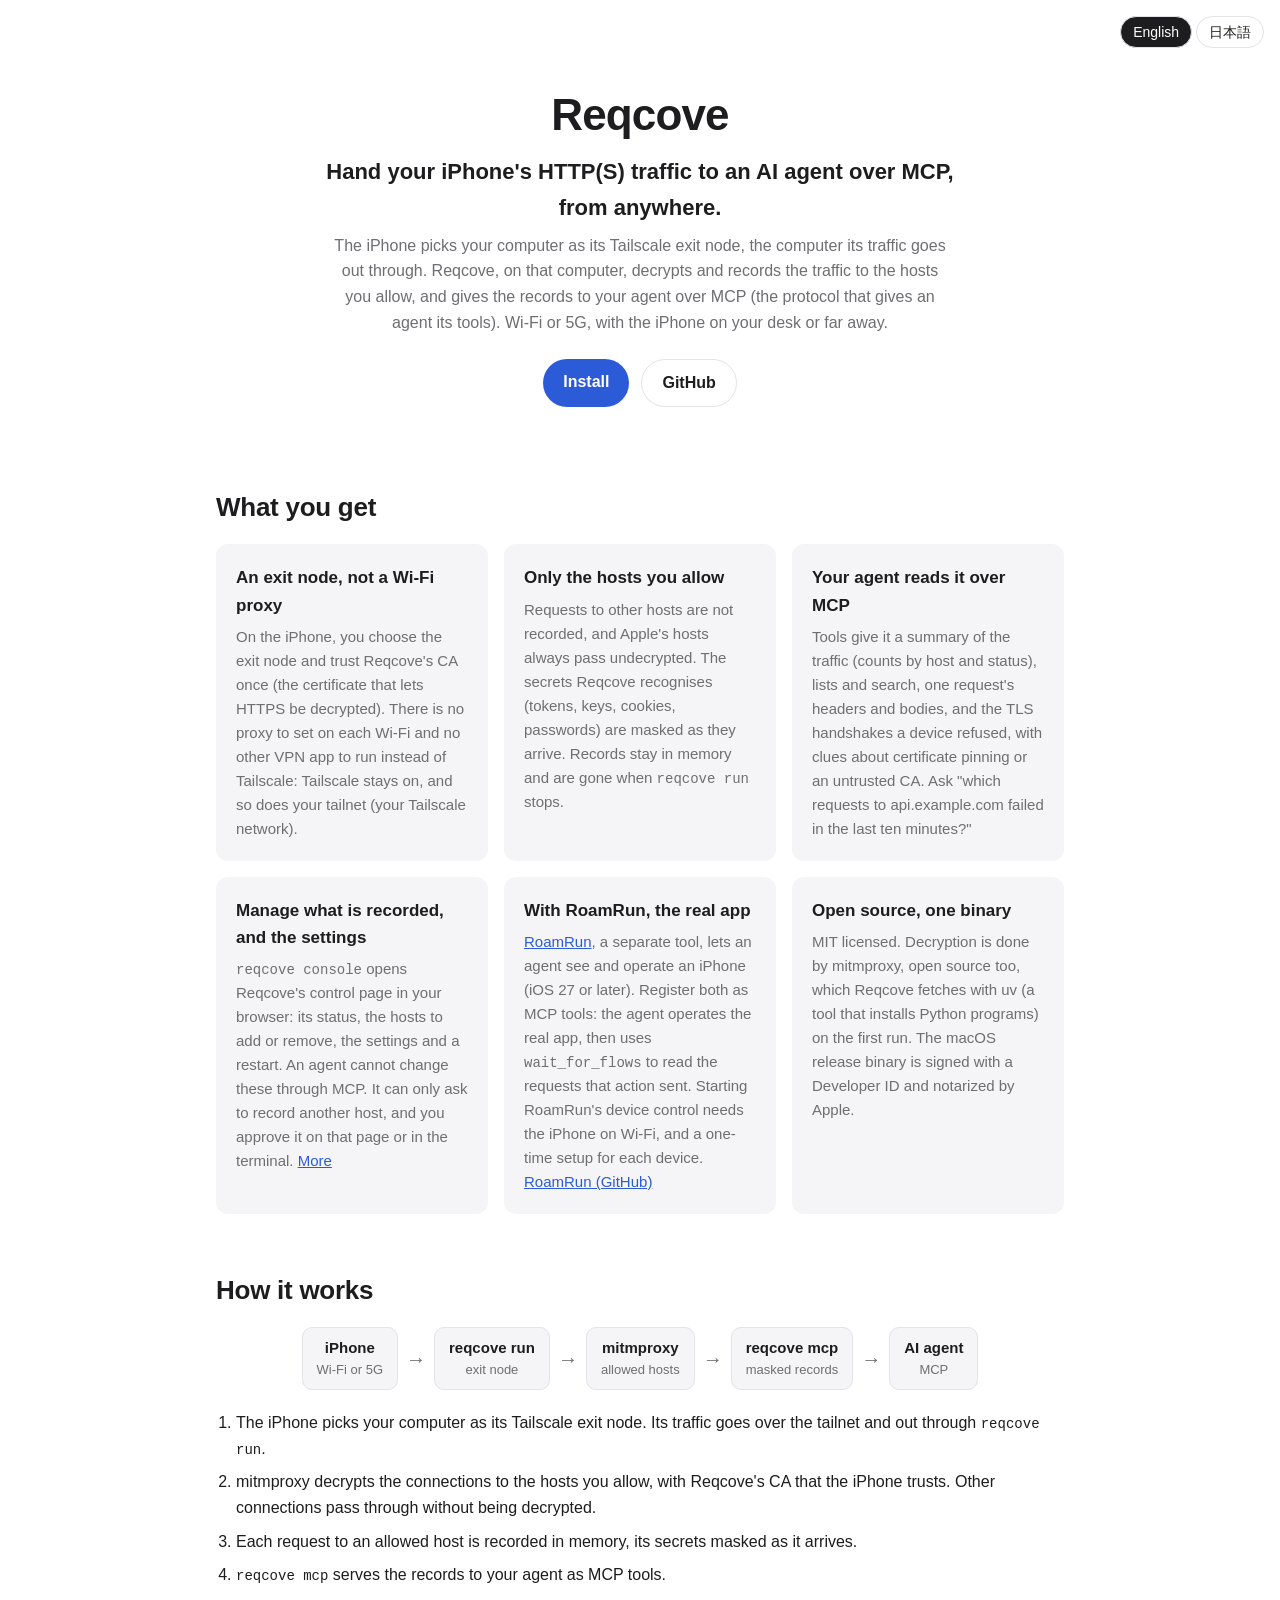
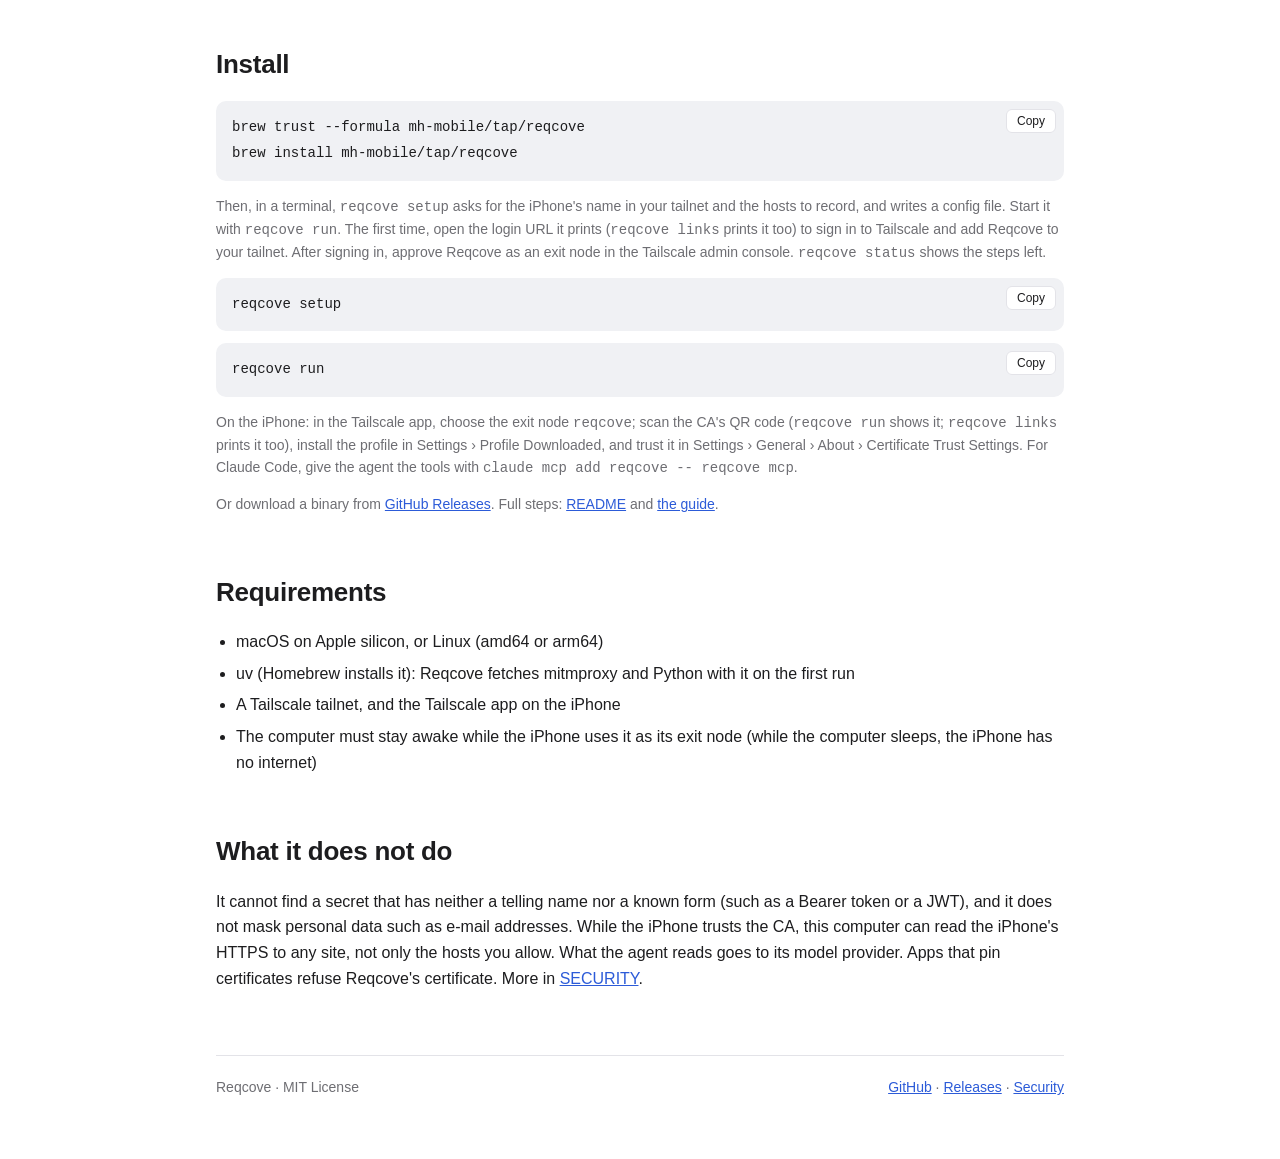
==== commit 5d3f83ff: "site: explain uv, sleep and MCP plainly; clearer exit-node and limits wording Co-Authored-By: Claude" ====
--- a/docs/index.html
+++ b/docs/index.html
@@ -81,7 +81,7 @@
     <h1>Reqcove</h1>
     <p class="tagline" data-l="en">Hand your iPhone's HTTP(S) traffic to an AI agent over MCP, from anywhere.</p>
     <p class="tagline" data-l="ja">iPhone の HTTP(S) 通信を、どこからでも、AI エージェントに MCP で渡す。</p>
-    <p class="sub" data-l="en">The iPhone picks your computer as its Tailscale exit node, the computer its traffic goes out through. Reqcove, on that computer, decrypts and records the traffic to the hosts you allow, and gives the records to your agent over MCP, the way an agent is given tools. Wi-Fi or 5G, with the iPhone on your desk or far away.</p>
+    <p class="sub" data-l="en">The iPhone picks your computer as its Tailscale exit node, the computer its traffic goes out through. Reqcove, on that computer, decrypts and records the traffic to the hosts you allow, and gives the records to your agent over MCP (the protocol that gives an agent its tools). Wi-Fi or 5G, with the iPhone on your desk or far away.</p>
     <p class="sub" data-l="ja">iPhone は、お使いのコンピュータを Tailscale の Exit Node（iPhone の通信の出口になるコンピュータ）として選びます。そのコンピュータで動く Reqcove が、許可したホストへの通信を復号して記録し、MCP（エージェントにツールを渡す仕組み）でエージェントに渡します。Wi-Fi でも 5G でも、iPhone が手元にあっても離れた場所にあっても使えます。</p>
     <div class="cta">
       <a class="btn primary" href="#install"><span data-l="en">Install</span><span data-l="ja">インストール</span></a>
@@ -94,8 +94,8 @@
   <div class="grid">
     <div class="card">
       <h3 data-l="en">An exit node, not a Wi-Fi proxy</h3><h3 data-l="ja">Wi-Fi のプロキシではなく Exit Node</h3>
-      <p data-l="en">On the iPhone, you choose the exit node and trust Reqcove's CA once, the certificate the iPhone trusts so HTTPS can be decrypted. No proxy to set on each Wi-Fi, and no VPN app on the iPhone in Tailscale's place: Tailscale stays on, and so does your tailnet (your Tailscale network).</p>
-      <p data-l="ja">iPhone では、Exit Node を選び、Reqcove の CA（HTTPS を復号するために iPhone が信頼する証明書）を一度信頼するだけです。Wi-Fi ごとにプロキシを設定することも、Tailscale の代わりに iPhone で VPN 型のアプリを動かすこともありません。Tailscale はオンのままで、tailnet（自分の Tailscale のネットワーク）もそのまま使えます。</p>
+      <p data-l="en">On the iPhone, you choose the exit node and trust Reqcove's CA once (the certificate that lets HTTPS be decrypted). There is no proxy to set on each Wi-Fi and no other VPN app to run instead of Tailscale: Tailscale stays on, and so does your tailnet (your Tailscale network).</p>
+      <p data-l="ja">iPhone では、Exit Node を選び、Reqcove の CA（HTTPS を復号できるようにする証明書）を一度信頼するだけです。Wi-Fi ごとにプロキシを設定することも、Tailscale の代わりに iPhone で VPN 型のアプリを動かすこともありません。Tailscale はオンのままで、tailnet（自分の Tailscale のネットワーク）もそのまま使えます。</p>
     </div>
     <div class="card">
       <h3 data-l="en">Only the hosts you allow</h3><h3 data-l="ja">記録するのは許可したホストだけ</h3>
@@ -119,8 +119,8 @@
     </div>
     <div class="card">
       <h3 data-l="en">Open source, one binary</h3><h3 data-l="ja">オープンソースで、1 つのバイナリ</h3>
-      <p data-l="en">MIT licensed. Decryption is done by mitmproxy, open source too, which Reqcove fetches with uv on the first run. The macOS release binary is signed with a Developer ID and notarized by Apple.</p>
-      <p data-l="ja">MIT ライセンスです。復号はオープンソースの mitmproxy が行い、初回の起動時に Reqcove が uv で取得します。macOS のリリースのバイナリは Developer ID で署名してあり、Apple の公証を受けています。</p>
+      <p data-l="en">MIT licensed. Decryption is done by mitmproxy, open source too, which Reqcove fetches with uv (a tool that installs Python programs) on the first run. The macOS release binary is signed with a Developer ID and notarized by Apple.</p>
+      <p data-l="ja">MIT ライセンスです。復号はオープンソースの mitmproxy が行い、初回の起動時に Reqcove が uv（Python のツールを入れる道具）で取得します。macOS のリリースのバイナリは Developer ID で署名してあり、Apple の公証を受けています。</p>
     </div>
   </div>
 
@@ -170,19 +170,19 @@
     <li>macOS on Apple silicon, or Linux (amd64 or arm64)</li>
     <li>uv (Homebrew installs it): Reqcove fetches mitmproxy and Python with it on the first run</li>
     <li>A Tailscale tailnet, and the Tailscale app on the iPhone</li>
-    <li>The computer must stay awake while the iPhone uses it</li>
+    <li>The computer must stay awake while the iPhone uses it as its exit node (while the computer sleeps, the iPhone has no internet)</li>
   </ul>
   <ul class="req" data-l="ja">
     <li>Apple シリコンの macOS、または Linux（amd64 または arm64）</li>
     <li>uv（Homebrew で入れれば一緒に入ります）。初回の起動時に、Reqcove が uv で mitmproxy と Python を取得します</li>
     <li>Tailscale の tailnet と、iPhone にインストールした Tailscale アプリ</li>
-    <li>iPhone が使っている間は、コンピュータをスリープさせないこと</li>
+    <li>iPhone が Exit Node として使っている間は、コンピュータをスリープさせないこと（スリープ中、iPhone はインターネットにつながりません）</li>
   </ul>
 
   <h2 data-l="en">What it does not do</h2>
   <h2 data-l="ja">しないこと</h2>
-  <p data-l="en">It cannot find a secret whose name does not look like one and whose form (such as Bearer or a JWT) does not show it either, and it does not mask personal data such as e-mail addresses. While the iPhone trusts the CA, this computer can read the iPhone's HTTPS to any site, not only the hosts you allow. What the agent reads goes to its model provider. Apps that pin certificates refuse Reqcove's. More in <a href="https://github.com/mh-mobile/reqcove/blob/main/docs/SECURITY.md">SECURITY</a>.</p>
-  <p data-l="ja">名前からも形（Bearer、JWT など）からもシークレットと分からない値は見つけられず、メールアドレスなどの個人情報はマスクしません。CA を信頼している間、このコンピュータは iPhone の HTTPS を、許可したホストに限らず読めるようになります。エージェントが読んだものは、そのモデルの提供元に送られます。証明書ピンニングをするアプリは、Reqcove の証明書を拒否します。詳しくは <a href="https://github.com/mh-mobile/reqcove/blob/main/docs/SECURITY.ja.md">SECURITY</a> にあります。</p>
+  <p data-l="en">It cannot find a secret that has neither a telling name nor a known form (such as a Bearer token or a JWT), and it does not mask personal data such as e-mail addresses. While the iPhone trusts the CA, this computer can read the iPhone's HTTPS to any site, not only the hosts you allow. What the agent reads goes to its model provider. Apps that pin certificates refuse Reqcove's certificate. More in <a href="https://github.com/mh-mobile/reqcove/blob/main/docs/SECURITY.md">SECURITY</a>.</p>
+  <p data-l="ja">名前からも形（Bearer トークン、JWT など）からもシークレットと分からない値は見つけられず、メールアドレスなどの個人情報はマスクしません。CA を信頼している間、このコンピュータは iPhone の HTTPS を、許可したホストに限らず読めるようになります。エージェントが読んだものは、そのモデルの提供元に送られます。証明書ピンニングをするアプリは、Reqcove の証明書を拒否します。詳しくは <a href="https://github.com/mh-mobile/reqcove/blob/main/docs/SECURITY.ja.md">SECURITY</a> にあります。</p>
 
   <footer>
     <span>Reqcove · MIT License</span>
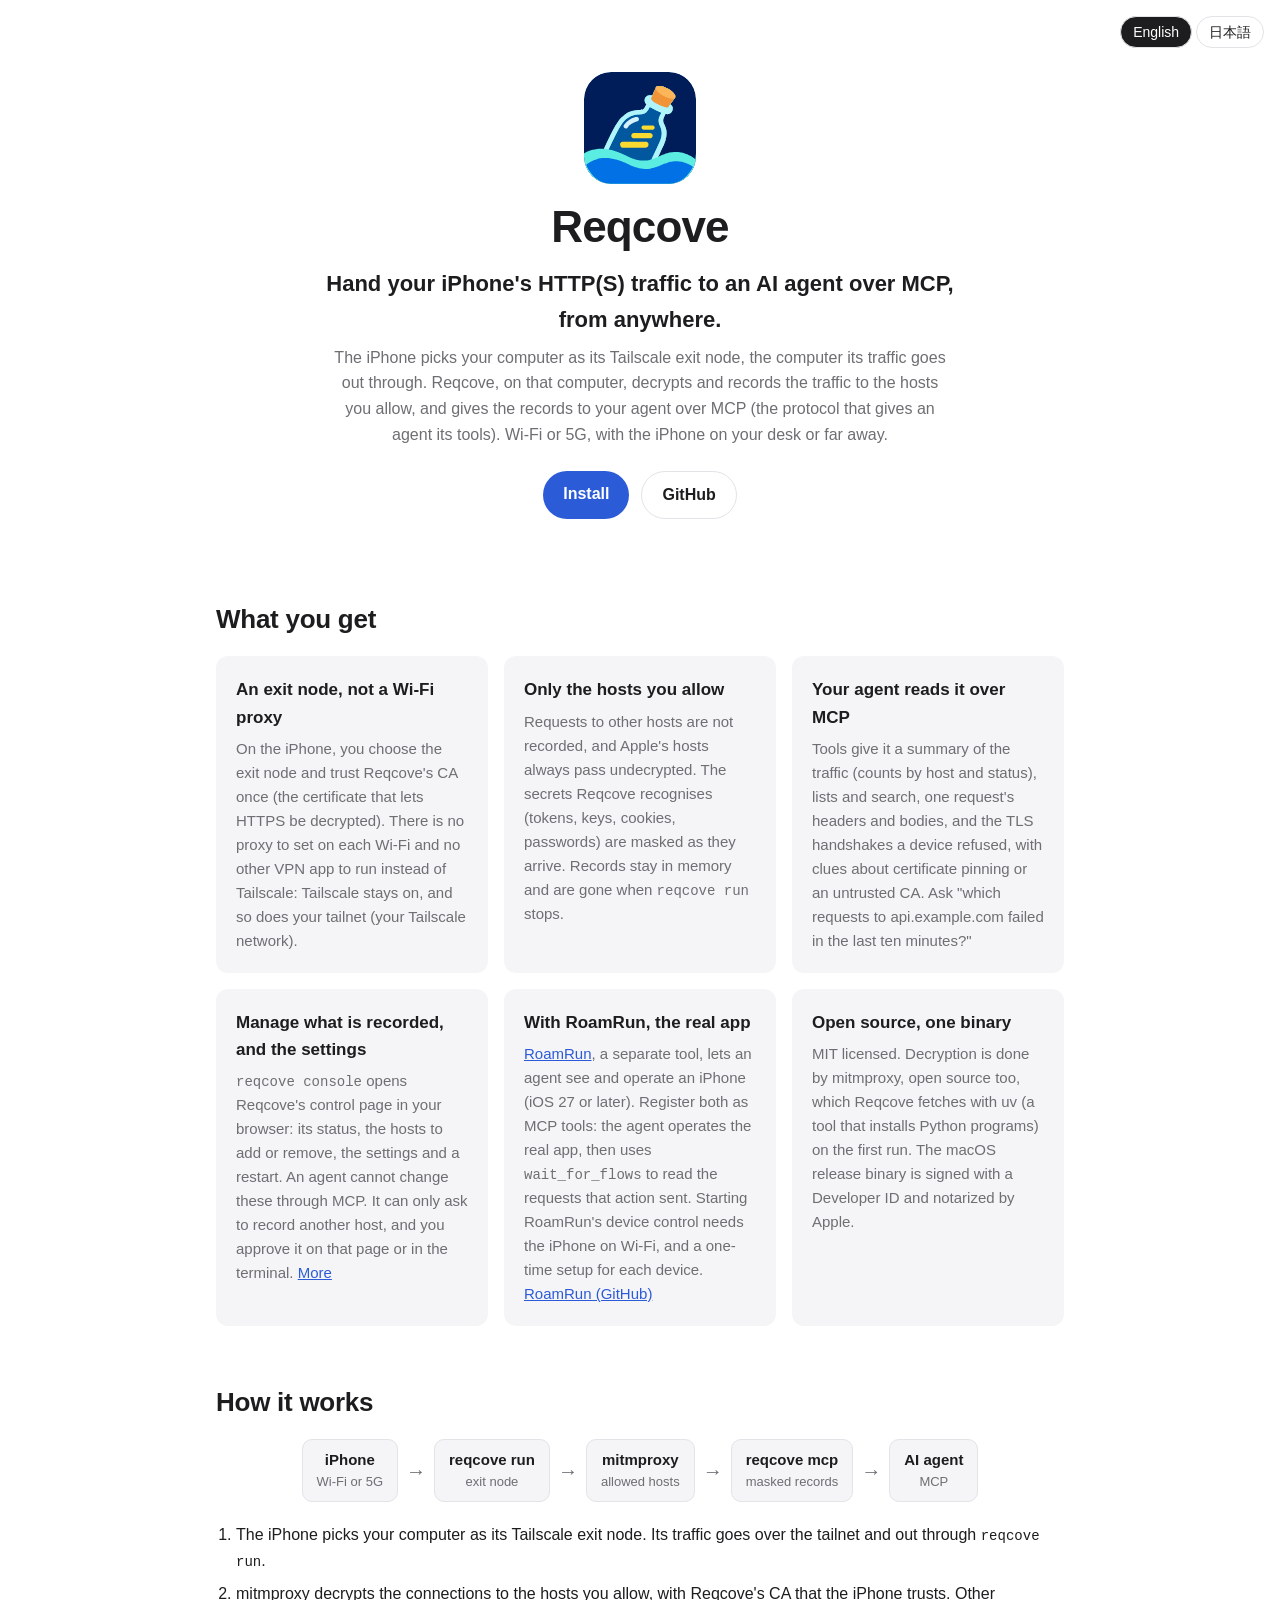
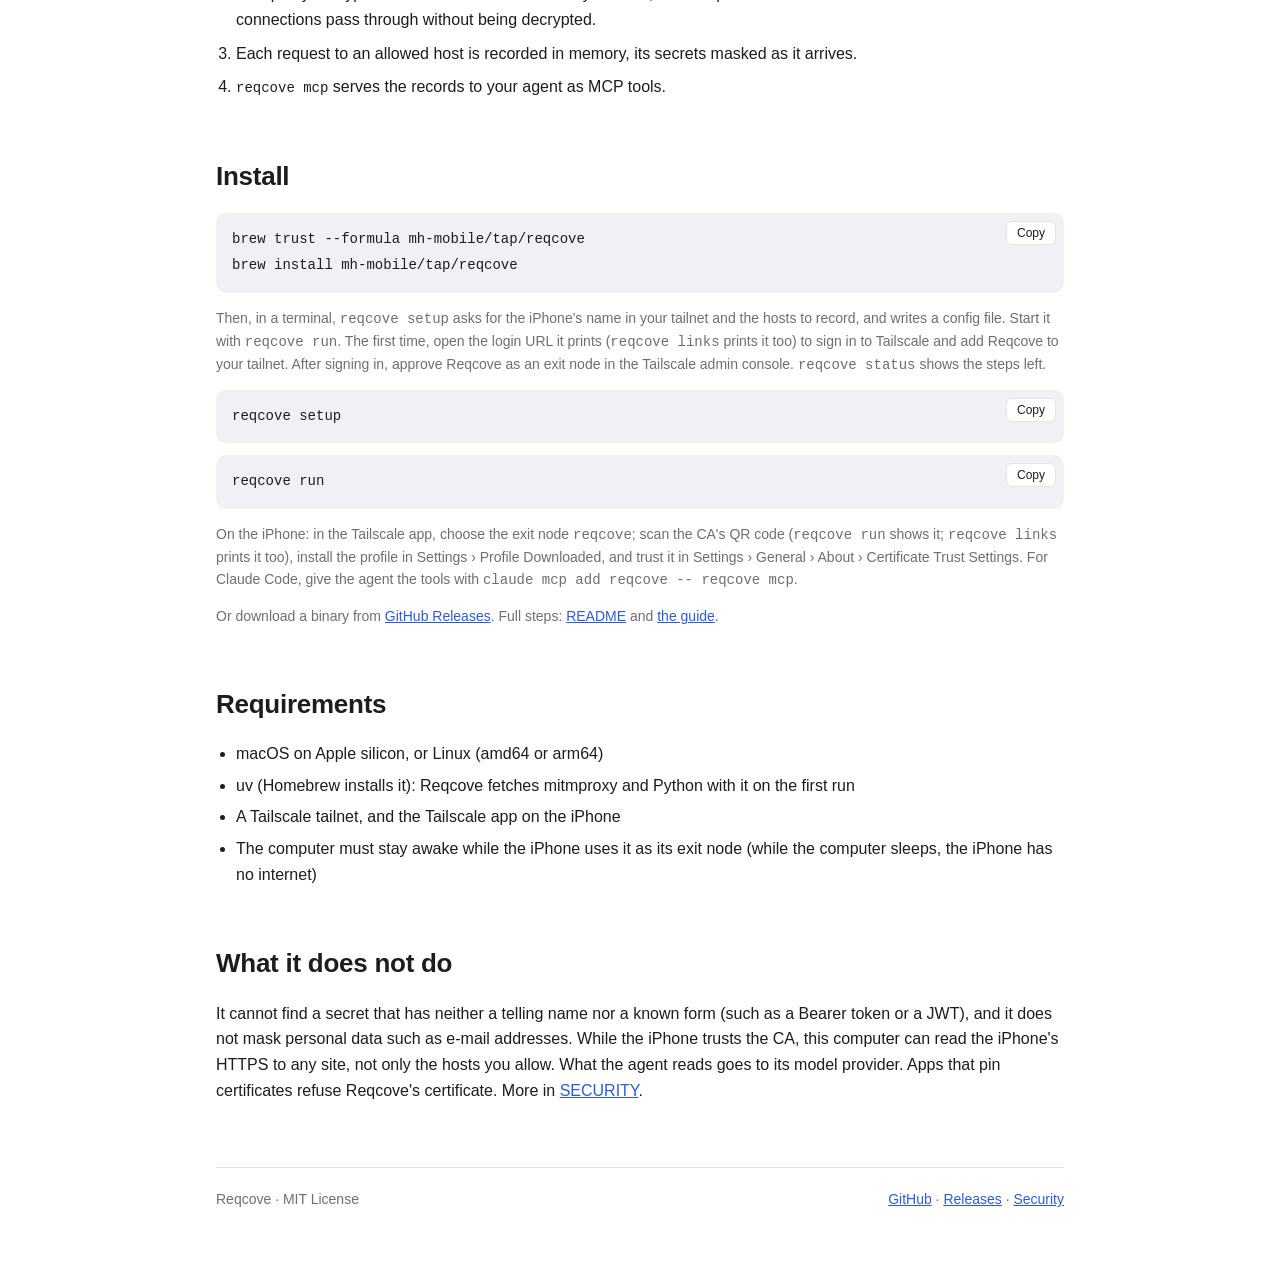
==== commit c79d1b07: "site, README: the icon (a message in a bottle reaching the cove); favicon, apple-touch-icon, og:imag" ====
--- a/docs/index.html
+++ b/docs/index.html
@@ -4,10 +4,14 @@
 <meta charset="utf-8">
 <meta name="viewport" content="width=device-width, initial-scale=1">
 <title>Reqcove</title>
+<link rel="icon" href="favicon.ico" sizes="any">
+<link rel="icon" href="images/icon.svg" type="image/svg+xml">
+<link rel="apple-touch-icon" href="images/apple-touch-icon.png">
 <meta name="description" content="Hand the HTTP(S) traffic of an iPhone, on your desk or far away, to an AI agent over MCP, through a Tailscale exit node.">
 <meta property="og:title" content="Reqcove">
 <meta property="og:description" content="Hand the HTTP(S) traffic of an iPhone, on your desk or far away, to an AI agent over MCP.">
 <meta property="og:url" content="https://mh-mobile.github.io/reqcove/">
+<meta property="og:image" content="https://mh-mobile.github.io/reqcove/images/icon-1024.png">
 <meta name="twitter:card" content="summary">
 <script>
   // Before the page renders, so Japanese readers don't see English first.
@@ -36,6 +40,7 @@
                  padding: 4px 12px; cursor: pointer; font: inherit; }
   .lang button[aria-pressed="true"] { background: var(--fg); color: var(--bg); }
   header { text-align: center; padding: 72px 0 24px; }
+  .icon { display: block; margin: 0 auto 8px; border-radius: 24%; }
   h1 { font-size: 44px; margin: 8px 0 4px; letter-spacing: -0.02em; }
   .tagline { font-size: 22px; font-weight: 600; margin: 0 auto 8px; max-width: 680px; }
   .sub { color: var(--muted); margin: 0 auto 24px; max-width: 620px; }
@@ -78,6 +83,7 @@
 </div>
 <main>
   <header>
+    <img class="icon" src="images/icon.svg" alt="" width="112" height="112">
     <h1>Reqcove</h1>
     <p class="tagline" data-l="en">Hand your iPhone's HTTP(S) traffic to an AI agent over MCP, from anywhere.</p>
     <p class="tagline" data-l="ja">iPhone の HTTP(S) 通信を、どこからでも、AI エージェントに MCP で渡す。</p>
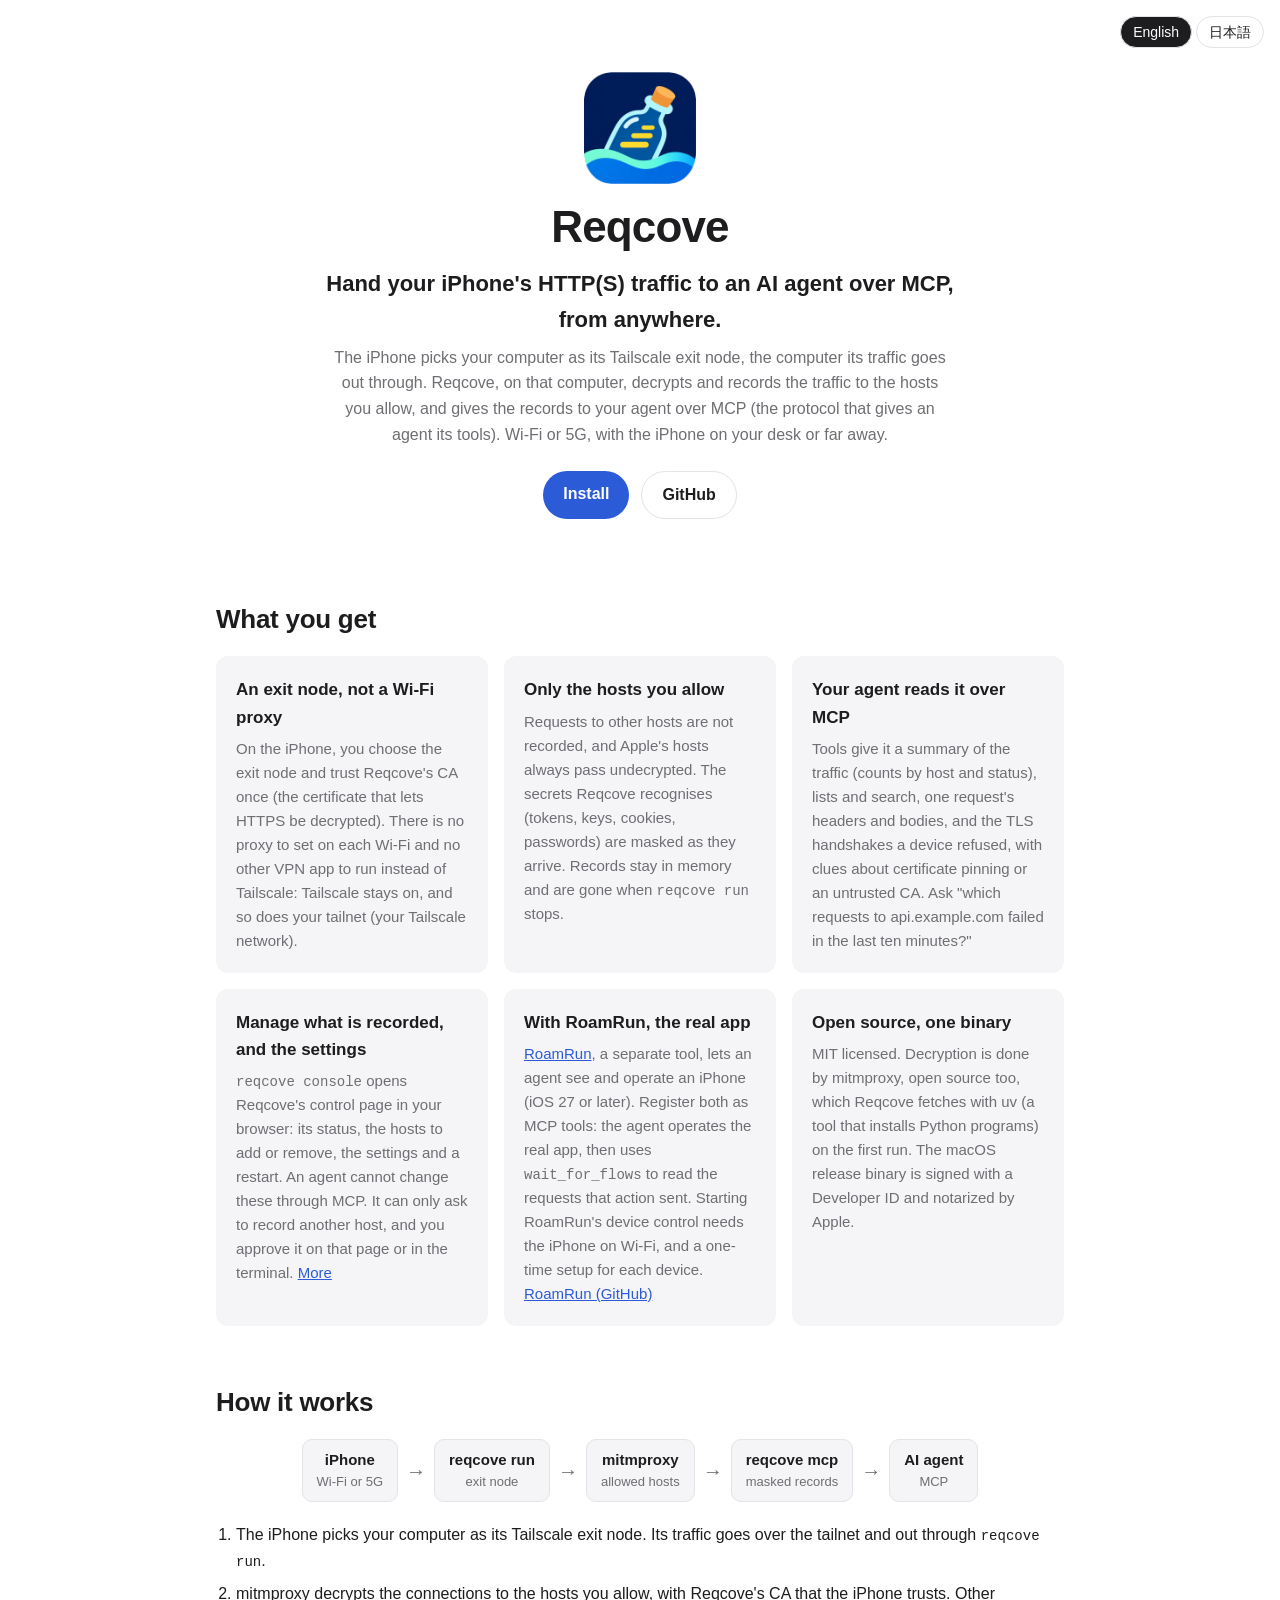
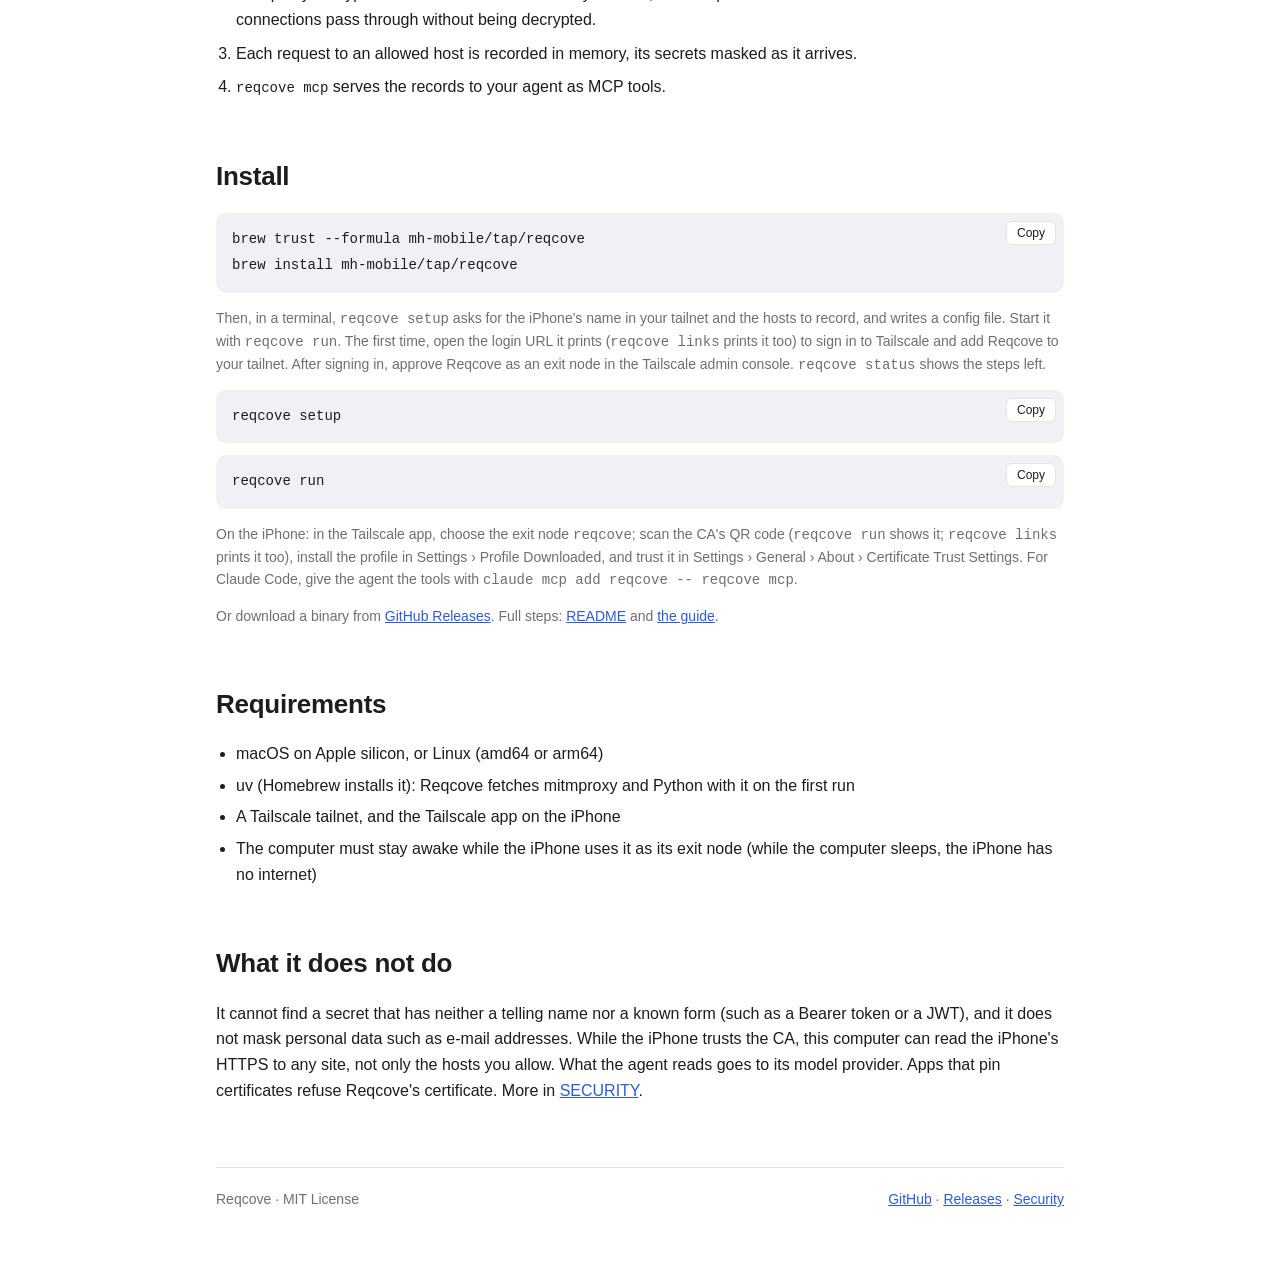
==== commit 0644981b: "site: the icon as PNG; the traced SVG showed a mint rim at the edges Co-Authored-By: Claude Opus 5.5" ====
--- a/docs/index.html
+++ b/docs/index.html
@@ -5,7 +5,6 @@
 <meta name="viewport" content="width=device-width, initial-scale=1">
 <title>Reqcove</title>
 <link rel="icon" href="favicon.ico" sizes="any">
-<link rel="icon" href="images/icon.svg" type="image/svg+xml">
 <link rel="apple-touch-icon" href="images/apple-touch-icon.png">
 <meta name="description" content="Hand the HTTP(S) traffic of an iPhone, on your desk or far away, to an AI agent over MCP, through a Tailscale exit node.">
 <meta property="og:title" content="Reqcove">
@@ -83,7 +82,7 @@
 </div>
 <main>
   <header>
-    <img class="icon" src="images/icon.svg" alt="" width="112" height="112">
+    <img class="icon" src="images/icon.png" alt="" width="112" height="112">
     <h1>Reqcove</h1>
     <p class="tagline" data-l="en">Hand your iPhone's HTTP(S) traffic to an AI agent over MCP, from anywhere.</p>
     <p class="tagline" data-l="ja">iPhone の HTTP(S) 通信を、どこからでも、AI エージェントに MCP で渡す。</p>
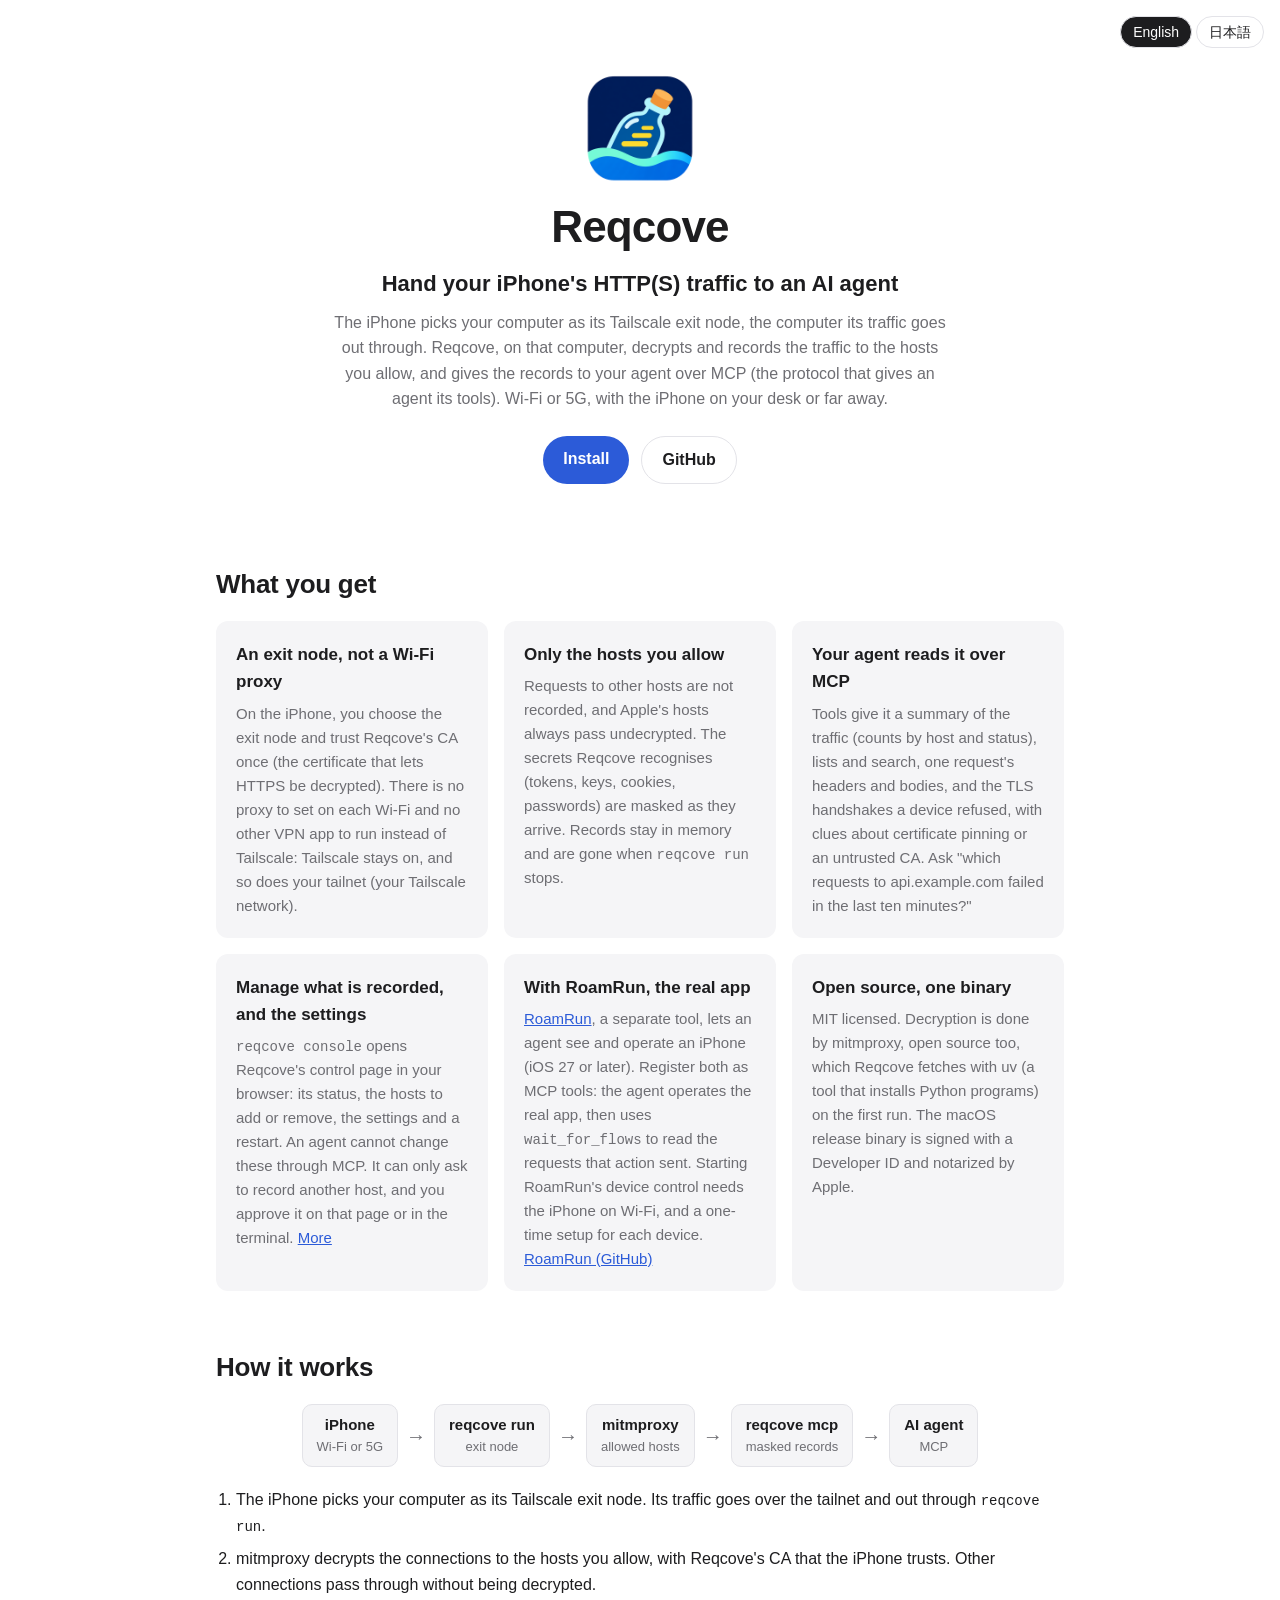
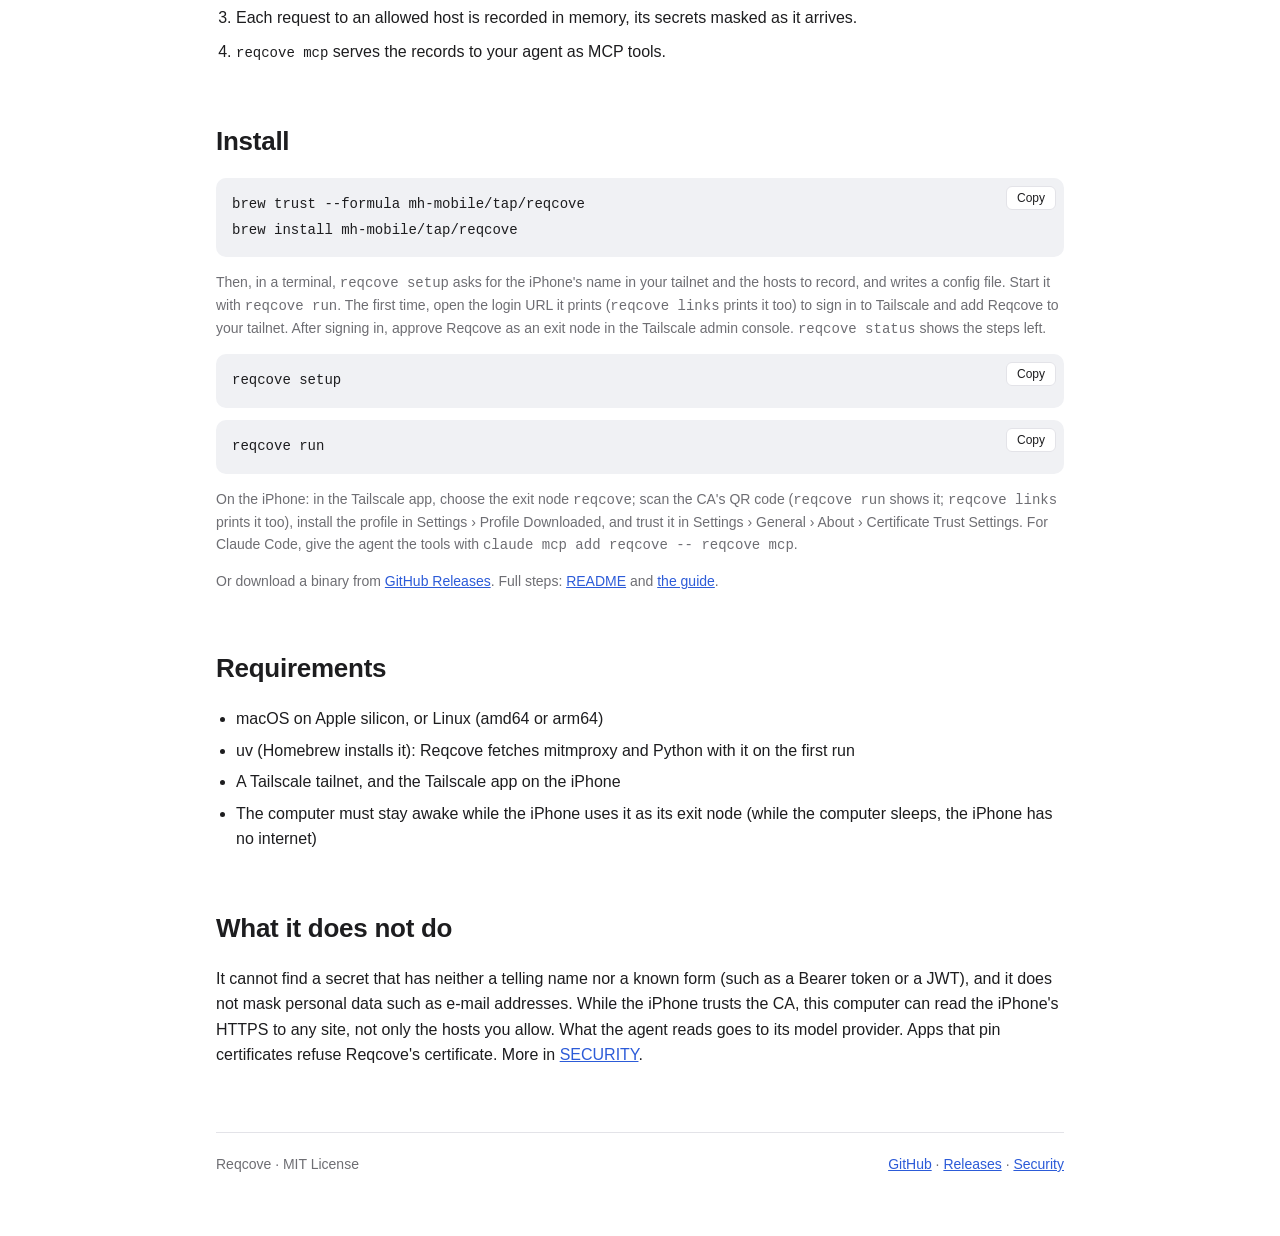
==== commit 603a38c6: "site: a plain tagline (no pause commas) Co-Authored-By: Claude Opus 5.5 <noreply@anthropic.com>" ====
--- a/docs/index.html
+++ b/docs/index.html
@@ -84,8 +84,8 @@
   <header>
     <img class="icon" src="images/icon.png" alt="" width="112" height="112">
     <h1>Reqcove</h1>
-    <p class="tagline" data-l="en">Hand your iPhone's HTTP(S) traffic to an AI agent over MCP, from anywhere.</p>
-    <p class="tagline" data-l="ja">iPhone の HTTP(S) 通信を、どこからでも、AI エージェントに MCP で渡す。</p>
+    <p class="tagline" data-l="en">Hand your iPhone's HTTP(S) traffic to an AI agent</p>
+    <p class="tagline" data-l="ja">iPhone の HTTP(S) 通信を AI エージェントに渡す</p>
     <p class="sub" data-l="en">The iPhone picks your computer as its Tailscale exit node, the computer its traffic goes out through. Reqcove, on that computer, decrypts and records the traffic to the hosts you allow, and gives the records to your agent over MCP (the protocol that gives an agent its tools). Wi-Fi or 5G, with the iPhone on your desk or far away.</p>
     <p class="sub" data-l="ja">iPhone は、お使いのコンピュータを Tailscale の Exit Node（iPhone の通信の出口になるコンピュータ）として選びます。そのコンピュータで動く Reqcove が、許可したホストへの通信を復号して記録し、MCP（エージェントにツールを渡す仕組み）でエージェントに渡します。Wi-Fi でも 5G でも、iPhone が手元にあっても離れた場所にあっても使えます。</p>
     <div class="cta">
